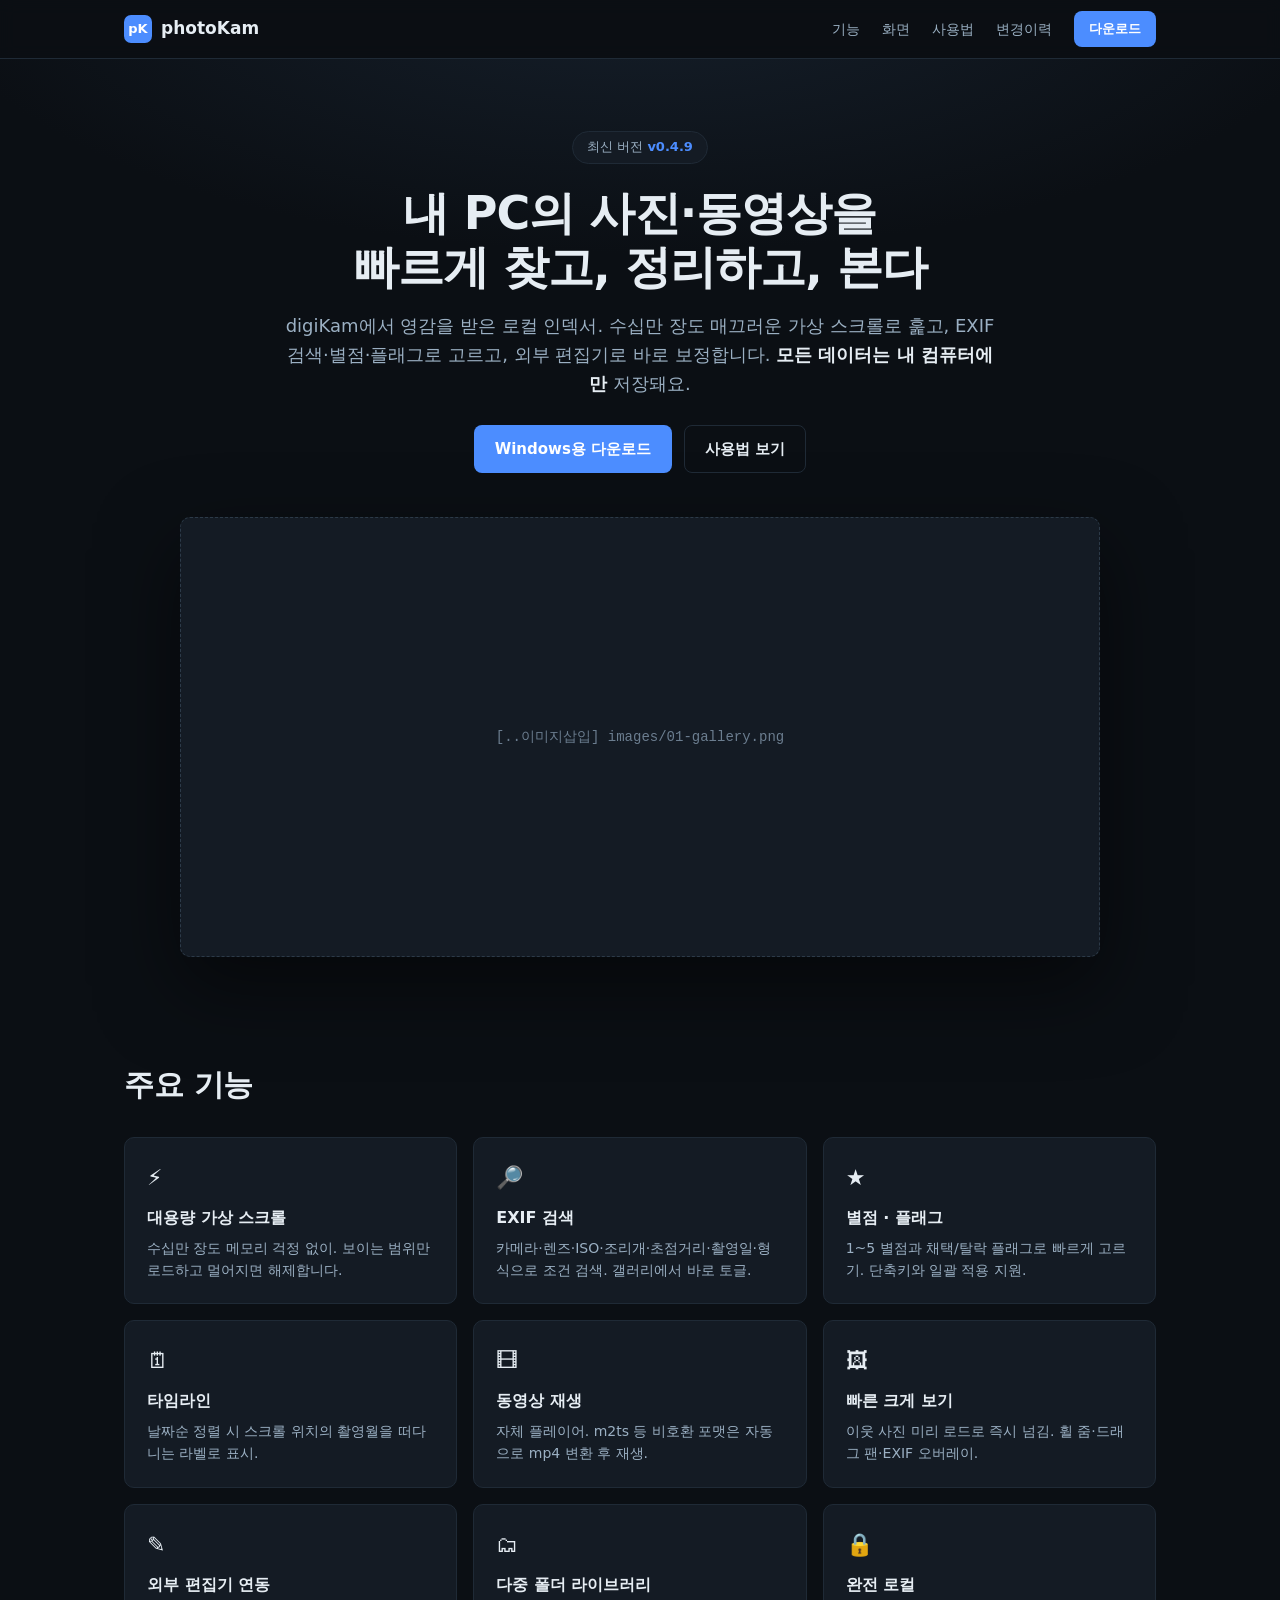
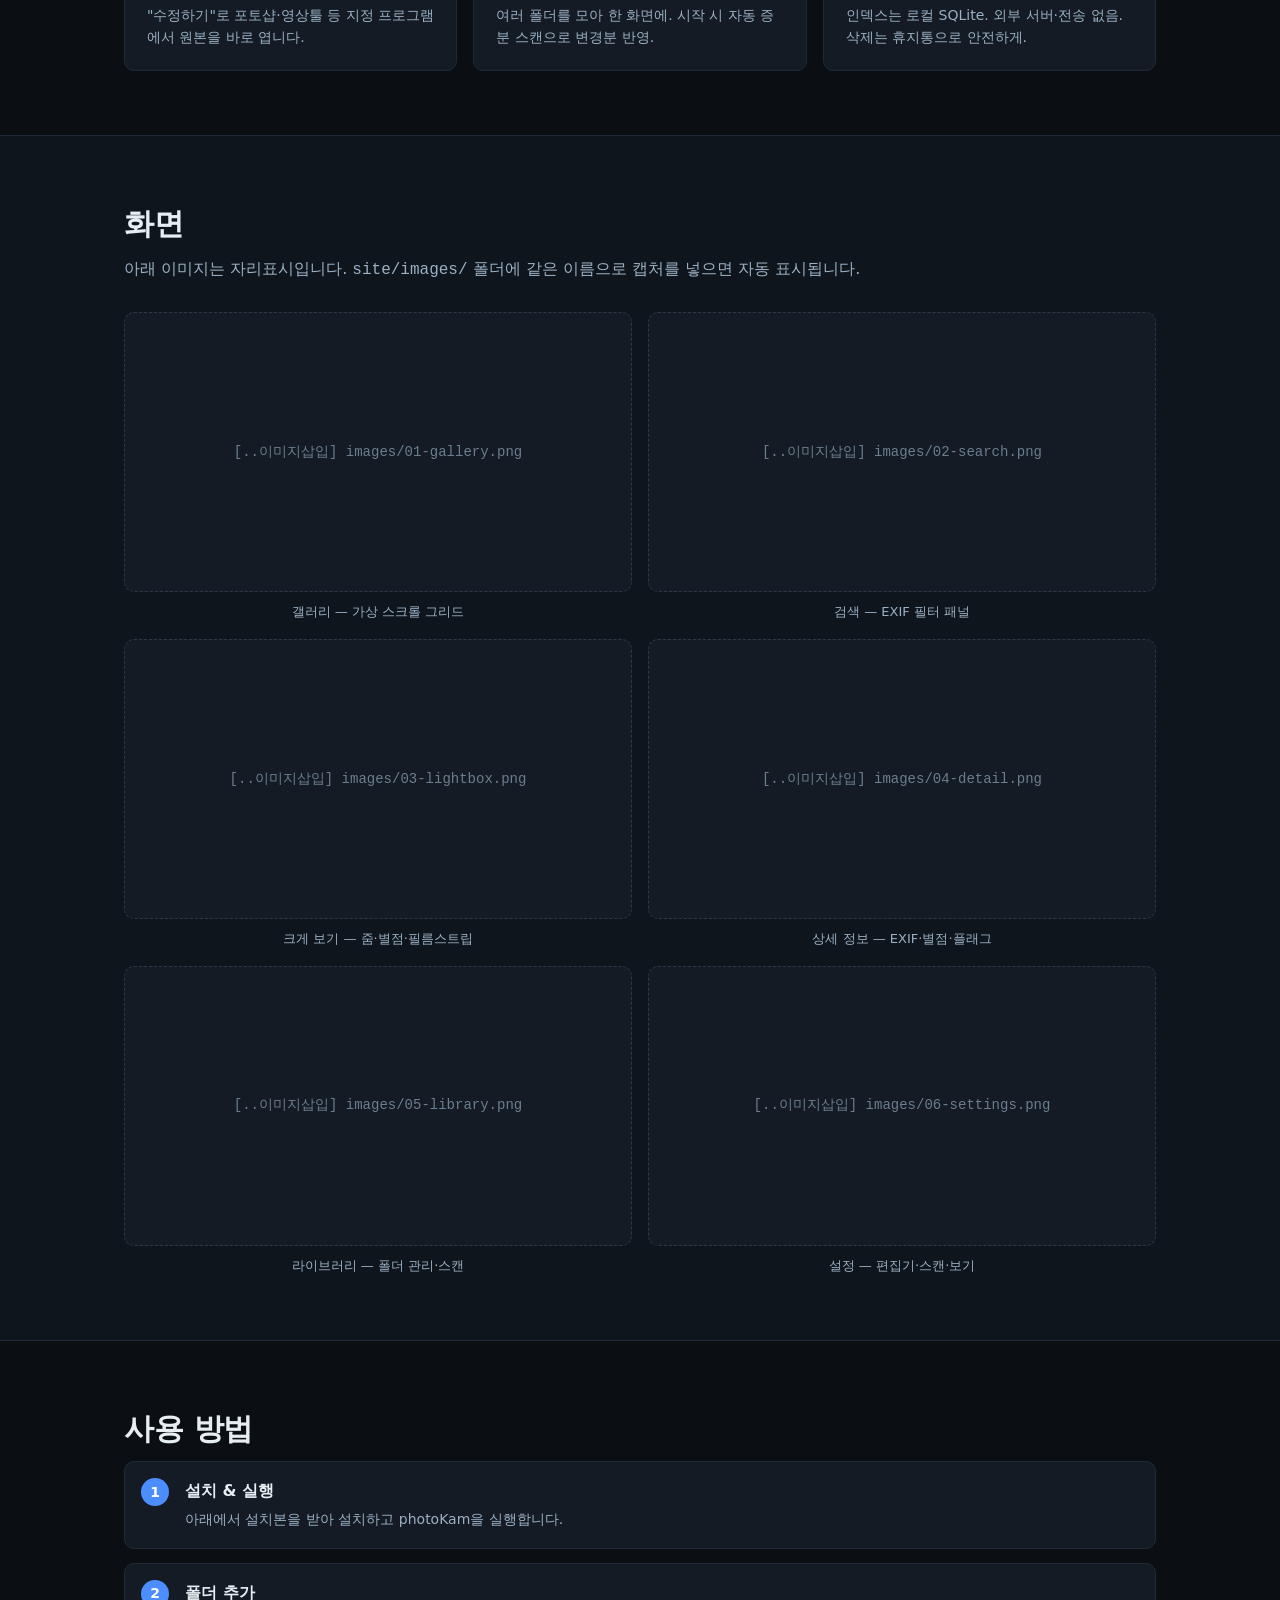
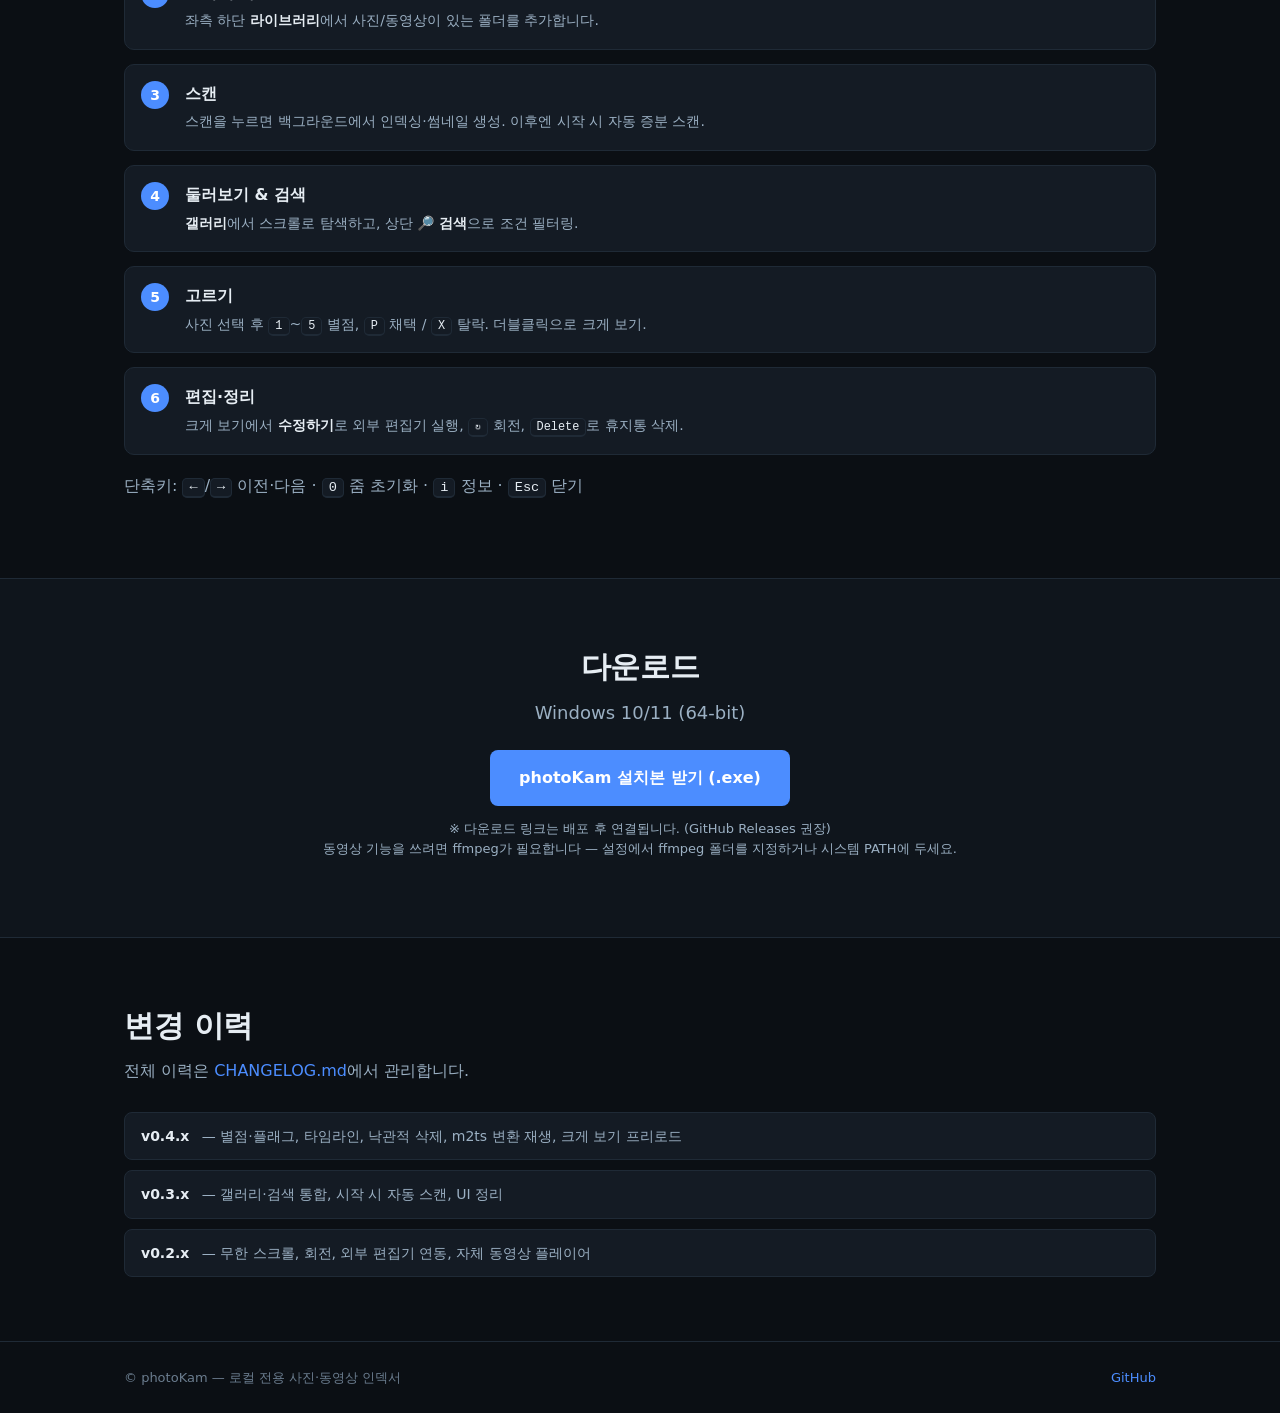
==== index.html @ b4900e0d "초기 배포: photoKam 소개 페이지" ====
<!doctype html>
<html lang="ko">
<head>
  <meta charset="utf-8" />
  <meta name="viewport" content="width=device-width, initial-scale=1" />
  <title>photoKam — 로컬 사진·동영상 인덱서</title>
  <meta name="description" content="내 PC의 사진과 동영상을 빠르게 인덱싱·검색·정리하는 데스크탑 앱. 모든 데이터는 로컬에만 저장됩니다." />
  <link rel="stylesheet" href="style.css" />
</head>
<body>
  <!-- 배포 시 아래 값만 바꾸면 됩니다 -->
  <!-- DOWNLOAD_URL: 최신 설치본(.exe) 다운로드 주소 (예: GitHub Releases) -->

  <header class="nav">
    <div class="wrap nav-inner">
      <a class="brand" href="#top"><span class="logo">pK</span> photoKam</a>
      <nav class="nav-links">
        <a href="#features">기능</a>
        <a href="#shots">화면</a>
        <a href="#how">사용법</a>
        <a href="#changelog">변경이력</a>
        <a class="btn primary sm" href="#download">다운로드</a>
      </nav>
    </div>
  </header>

  <main id="top">
    <!-- HERO -->
    <section class="hero">
      <div class="wrap">
        <div class="ver-pill">최신 버전 <strong>v0.4.9</strong></div>
        <h1>내 PC의 사진·동영상을<br />빠르게 찾고, 정리하고, 본다</h1>
        <p class="lead">
          digiKam에서 영감을 받은 로컬 인덱서. 수십만 장도 매끄러운 가상 스크롤로 훑고,
          EXIF 검색·별점·플래그로 고르고, 외부 편집기로 바로 보정합니다.
          <b>모든 데이터는 내 컴퓨터에만</b> 저장돼요.
        </p>
        <div class="hero-cta">
          <a class="btn primary" href="#download">Windows용 다운로드</a>
          <a class="btn ghost" href="#how">사용법 보기</a>
        </div>
        <figure class="shot hero-shot">
          <img src="images/01-gallery.png" alt="갤러리 메인 화면"
               onerror="this.style.display='none';this.nextElementSibling.style.display='flex'" />
          <div class="ph">[..이미지삽입] images/01-gallery.png</div>
        </figure>
      </div>
    </section>

    <!-- FEATURES -->
    <section id="features" class="section">
      <div class="wrap">
        <h2>주요 기능</h2>
        <div class="grid feats">
          <div class="card"><div class="ico">⚡</div><h3>대용량 가상 스크롤</h3><p>수십만 장도 메모리 걱정 없이. 보이는 범위만 로드하고 멀어지면 해제합니다.</p></div>
          <div class="card"><div class="ico">🔎</div><h3>EXIF 검색</h3><p>카메라·렌즈·ISO·조리개·초점거리·촬영일·형식으로 조건 검색. 갤러리에서 바로 토글.</p></div>
          <div class="card"><div class="ico">★</div><h3>별점 · 플래그</h3><p>1~5 별점과 채택/탈락 플래그로 빠르게 고르기. 단축키와 일괄 적용 지원.</p></div>
          <div class="card"><div class="ico">🗓</div><h3>타임라인</h3><p>날짜순 정렬 시 스크롤 위치의 촬영월을 떠다니는 라벨로 표시.</p></div>
          <div class="card"><div class="ico">🎞</div><h3>동영상 재생</h3><p>자체 플레이어. m2ts 등 비호환 포맷은 자동으로 mp4 변환 후 재생.</p></div>
          <div class="card"><div class="ico">🖼</div><h3>빠른 크게 보기</h3><p>이웃 사진 미리 로드로 즉시 넘김. 휠 줌·드래그 팬·EXIF 오버레이.</p></div>
          <div class="card"><div class="ico">✎</div><h3>외부 편집기 연동</h3><p>"수정하기"로 포토샵·영상툴 등 지정 프로그램에서 원본을 바로 엽니다.</p></div>
          <div class="card"><div class="ico">🗂</div><h3>다중 폴더 라이브러리</h3><p>여러 폴더를 모아 한 화면에. 시작 시 자동 증분 스캔으로 변경분 반영.</p></div>
          <div class="card"><div class="ico">🔒</div><h3>완전 로컬</h3><p>인덱스는 로컬 SQLite. 외부 서버·전송 없음. 삭제는 휴지통으로 안전하게.</p></div>
        </div>
      </div>
    </section>

    <!-- SCREENSHOTS -->
    <section id="shots" class="section alt">
      <div class="wrap">
        <h2>화면</h2>
        <p class="muted">아래 이미지는 자리표시입니다. <code>site/images/</code> 폴더에 같은 이름으로 캡처를 넣으면 자동 표시됩니다.</p>
        <div class="grid shots">
          <figure class="shot"><img src="images/01-gallery.png" alt="갤러리" onerror="this.style.display='none';this.nextElementSibling.style.display='flex'"><div class="ph">[..이미지삽입] images/01-gallery.png</div><figcaption>갤러리 — 가상 스크롤 그리드</figcaption></figure>
          <figure class="shot"><img src="images/02-search.png" alt="검색" onerror="this.style.display='none';this.nextElementSibling.style.display='flex'"><div class="ph">[..이미지삽입] images/02-search.png</div><figcaption>검색 — EXIF 필터 패널</figcaption></figure>
          <figure class="shot"><img src="images/03-lightbox.png" alt="크게 보기" onerror="this.style.display='none';this.nextElementSibling.style.display='flex'"><div class="ph">[..이미지삽입] images/03-lightbox.png</div><figcaption>크게 보기 — 줌·별점·필름스트립</figcaption></figure>
          <figure class="shot"><img src="images/04-detail.png" alt="상세 정보" onerror="this.style.display='none';this.nextElementSibling.style.display='flex'"><div class="ph">[..이미지삽입] images/04-detail.png</div><figcaption>상세 정보 — EXIF·별점·플래그</figcaption></figure>
          <figure class="shot"><img src="images/05-library.png" alt="라이브러리" onerror="this.style.display='none';this.nextElementSibling.style.display='flex'"><div class="ph">[..이미지삽입] images/05-library.png</div><figcaption>라이브러리 — 폴더 관리·스캔</figcaption></figure>
          <figure class="shot"><img src="images/06-settings.png" alt="설정" onerror="this.style.display='none';this.nextElementSibling.style.display='flex'"><div class="ph">[..이미지삽입] images/06-settings.png</div><figcaption>설정 — 편집기·스캔·보기</figcaption></figure>
        </div>
      </div>
    </section>

    <!-- HOW TO -->
    <section id="how" class="section">
      <div class="wrap">
        <h2>사용 방법</h2>
        <ol class="steps">
          <li><b>설치 & 실행</b><span>아래에서 설치본을 받아 설치하고 photoKam을 실행합니다.</span></li>
          <li><b>폴더 추가</b><span>좌측 하단 <em>라이브러리</em>에서 사진/동영상이 있는 폴더를 추가합니다.</span></li>
          <li><b>스캔</b><span>스캔을 누르면 백그라운드에서 인덱싱·썸네일 생성. 이후엔 시작 시 자동 증분 스캔.</span></li>
          <li><b>둘러보기 & 검색</b><span><em>갤러리</em>에서 스크롤로 탐색하고, 상단 <em>🔎 검색</em>으로 조건 필터링.</span></li>
          <li><b>고르기</b><span>사진 선택 후 <kbd>1</kbd>~<kbd>5</kbd> 별점, <kbd>P</kbd> 채택 / <kbd>X</kbd> 탈락. 더블클릭으로 크게 보기.</span></li>
          <li><b>편집·정리</b><span>크게 보기에서 <em>수정하기</em>로 외부 편집기 실행, <kbd>↻</kbd> 회전, <kbd>Delete</kbd>로 휴지통 삭제.</span></li>
        </ol>
        <p class="muted">단축키: <kbd>←</kbd>/<kbd>→</kbd> 이전·다음 · <kbd>0</kbd> 줌 초기화 · <kbd>i</kbd> 정보 · <kbd>Esc</kbd> 닫기</p>
      </div>
    </section>

    <!-- DOWNLOAD -->
    <section id="download" class="section alt">
      <div class="wrap dl">
        <h2>다운로드</h2>
        <p class="lead">Windows 10/11 (64-bit)</p>
        <a class="btn primary lg" id="dlBtn" href="#">photoKam 설치본 받기 (.exe)</a>
        <p class="muted small">
          ※ 다운로드 링크는 배포 후 연결됩니다. (GitHub Releases 권장)<br />
          동영상 기능을 쓰려면 ffmpeg가 필요합니다 — 설정에서 ffmpeg 폴더를 지정하거나 시스템 PATH에 두세요.
        </p>
      </div>
    </section>

    <!-- CHANGELOG -->
    <section id="changelog" class="section">
      <div class="wrap">
        <h2>변경 이력</h2>
        <p class="muted">전체 이력은 <a href="CHANGELOG.md">CHANGELOG.md</a>에서 관리합니다.</p>
        <ul class="log">
          <li><b>v0.4.x</b> — 별점·플래그, 타임라인, 낙관적 삭제, m2ts 변환 재생, 크게 보기 프리로드</li>
          <li><b>v0.3.x</b> — 갤러리·검색 통합, 시작 시 자동 스캔, UI 정리</li>
          <li><b>v0.2.x</b> — 무한 스크롤, 회전, 외부 편집기 연동, 자체 동영상 플레이어</li>
        </ul>
      </div>
    </section>
  </main>

  <footer class="foot">
    <div class="wrap foot-inner">
      <span>© photoKam — 로컬 전용 사진·동영상 인덱서</span>
      <a href="https://github.com/Sung-gon/PhotoKamIntro">GitHub</a>
    </div>
  </footer>
</body>
</html>
---- style.css ----
/* photoKam 소개 페이지 — 다크 팔란티어 풍 */
:root {
  --bg: #0b0f14;
  --bg-alt: #0f151c;
  --panel: #141b24;
  --border: #1f2a36;
  --text: #e6edf3;
  --muted: #9bb0c3;
  --dim: #6b7d8f;
  --accent: #4c8dff;
  --accent-d: #3a74da;
  --radius: 10px;
  --mono: ui-monospace, "Cascadia Mono", Consolas, monospace;
  --ui: -apple-system, "Segoe UI", "Malgun Gothic", system-ui, sans-serif;
}
* { box-sizing: border-box; }
html { scroll-behavior: smooth; }
body { margin: 0; background: var(--bg); color: var(--text); font-family: var(--ui);
  line-height: 1.6; -webkit-font-smoothing: antialiased; }
.wrap { max-width: 1080px; margin: 0 auto; padding: 0 24px; }
a { color: var(--accent); text-decoration: none; }
code, kbd, .mono { font-family: var(--mono); }
kbd { background: var(--panel); border: 1px solid var(--border); border-bottom-width: 2px;
  border-radius: 5px; padding: 1px 6px; font-size: 0.85em; color: var(--text); }

/* nav */
.nav { position: sticky; top: 0; z-index: 10; background: rgba(11,15,20,0.82);
  backdrop-filter: blur(8px); border-bottom: 1px solid var(--border); }
.nav-inner { display: flex; align-items: center; justify-content: space-between; height: 58px; }
.brand { display: flex; align-items: center; gap: 9px; color: var(--text); font-weight: 700; font-size: 17px; }
.logo { width: 28px; height: 28px; border-radius: 7px; background: var(--accent); color: #fff;
  display: grid; place-items: center; font-weight: 800; font-size: 13px; }
.nav-links { display: flex; align-items: center; gap: 22px; }
.nav-links a { color: var(--muted); font-size: 14px; }
.nav-links a:hover { color: var(--text); }

/* buttons */
.btn { display: inline-block; border-radius: 8px; padding: 11px 20px; font-size: 15px; font-weight: 600;
  border: 1px solid transparent; cursor: pointer; transition: background .15s, border-color .15s; }
.btn.primary { background: var(--accent); color: #fff; }
.btn.primary:hover { background: var(--accent-d); }
.btn.ghost { background: transparent; border-color: var(--border); color: var(--text); }
.btn.ghost:hover { border-color: var(--accent); }
.btn.default { background: var(--panel); border-color: var(--border); color: var(--text); }
.btn.sm { padding: 7px 14px; font-size: 13px; }
.btn.lg { padding: 14px 28px; font-size: 16px; }

/* hero */
.hero { padding: 72px 0 40px; background: radial-gradient(1200px 480px at 50% -10%, #16202c 0%, var(--bg) 60%); text-align: center; }
.ver-pill { display: inline-block; font-size: 13px; color: var(--muted); background: var(--panel);
  border: 1px solid var(--border); border-radius: 999px; padding: 5px 14px; margin-bottom: 22px; }
.ver-pill strong { color: var(--accent); }
.hero h1 { font-size: 46px; line-height: 1.18; margin: 0 0 18px; letter-spacing: -0.02em; }
.lead { font-size: 18px; color: var(--muted); max-width: 720px; margin: 0 auto 26px; }
.lead b { color: var(--text); }
.hero-cta { display: flex; gap: 12px; justify-content: center; margin-bottom: 44px; }

/* shots */
.shot { margin: 0; }
.shot img { width: 100%; display: block; border: 1px solid var(--border); border-radius: var(--radius);
  background: var(--panel); }
.shot .ph { display: none; align-items: center; justify-content: center; min-height: 280px;
  border: 1px dashed #2c3a48; border-radius: var(--radius); background: var(--panel); color: var(--dim);
  font-family: var(--mono); font-size: 14px; }
.shot figcaption { margin-top: 10px; font-size: 13px; color: var(--muted); text-align: center; }
.hero-shot { max-width: 920px; margin: 0 auto; box-shadow: 0 30px 80px rgba(0,0,0,0.5); border-radius: var(--radius); }
.hero-shot .ph { min-height: 440px; }

/* sections */
.section { padding: 64px 0; }
.section.alt { background: var(--bg-alt); border-top: 1px solid var(--border); border-bottom: 1px solid var(--border); }
.section h2 { font-size: 30px; margin: 0 0 8px; letter-spacing: -0.01em; }
.muted { color: var(--muted); }
.muted.small { font-size: 13px; }
.section h2 + .muted { margin-top: 0; margin-bottom: 28px; }

/* feature grid */
.grid { display: grid; gap: 16px; }
.feats { grid-template-columns: repeat(3, 1fr); margin-top: 28px; }
.card { background: var(--panel); border: 1px solid var(--border); border-radius: var(--radius); padding: 22px; }
.card .ico { font-size: 22px; margin-bottom: 10px; }
.card h3 { margin: 0 0 6px; font-size: 16px; }
.card p { margin: 0; color: var(--muted); font-size: 14px; }

/* screenshots grid */
.shots { grid-template-columns: repeat(2, 1fr); margin-top: 8px; }

/* steps */
.steps { counter-reset: s; list-style: none; padding: 0; margin: 8px 0 18px; display: grid; gap: 14px; }
.steps li { counter-increment: s; position: relative; padding: 16px 18px 16px 60px; background: var(--panel);
  border: 1px solid var(--border); border-radius: var(--radius); }
.steps li::before { content: counter(s); position: absolute; left: 16px; top: 16px; width: 28px; height: 28px;
  border-radius: 50%; background: var(--accent); color: #fff; display: grid; place-items: center; font-weight: 700; font-size: 14px; }
.steps li b { display: block; margin-bottom: 2px; }
.steps li span { color: var(--muted); font-size: 14px; }
.steps em { color: var(--text); font-style: normal; font-weight: 600; }

/* download */
.dl { text-align: center; }
.dl .lead { margin-bottom: 22px; }

/* changelog */
.log { list-style: none; padding: 0; margin: 14px 0 0; display: grid; gap: 10px; }
.log li { background: var(--panel); border: 1px solid var(--border); border-radius: 8px; padding: 12px 16px;
  font-size: 14px; color: var(--muted); }
.log b { color: var(--text); margin-right: 8px; }

/* footer */
.foot { border-top: 1px solid var(--border); padding: 26px 0; color: var(--dim); font-size: 13px; }
.foot-inner { display: flex; justify-content: space-between; align-items: center; }

@media (max-width: 800px) {
  .hero h1 { font-size: 32px; }
  .feats { grid-template-columns: 1fr; }
  .shots { grid-template-columns: 1fr; }
  .nav-links a:not(.btn) { display: none; }
}
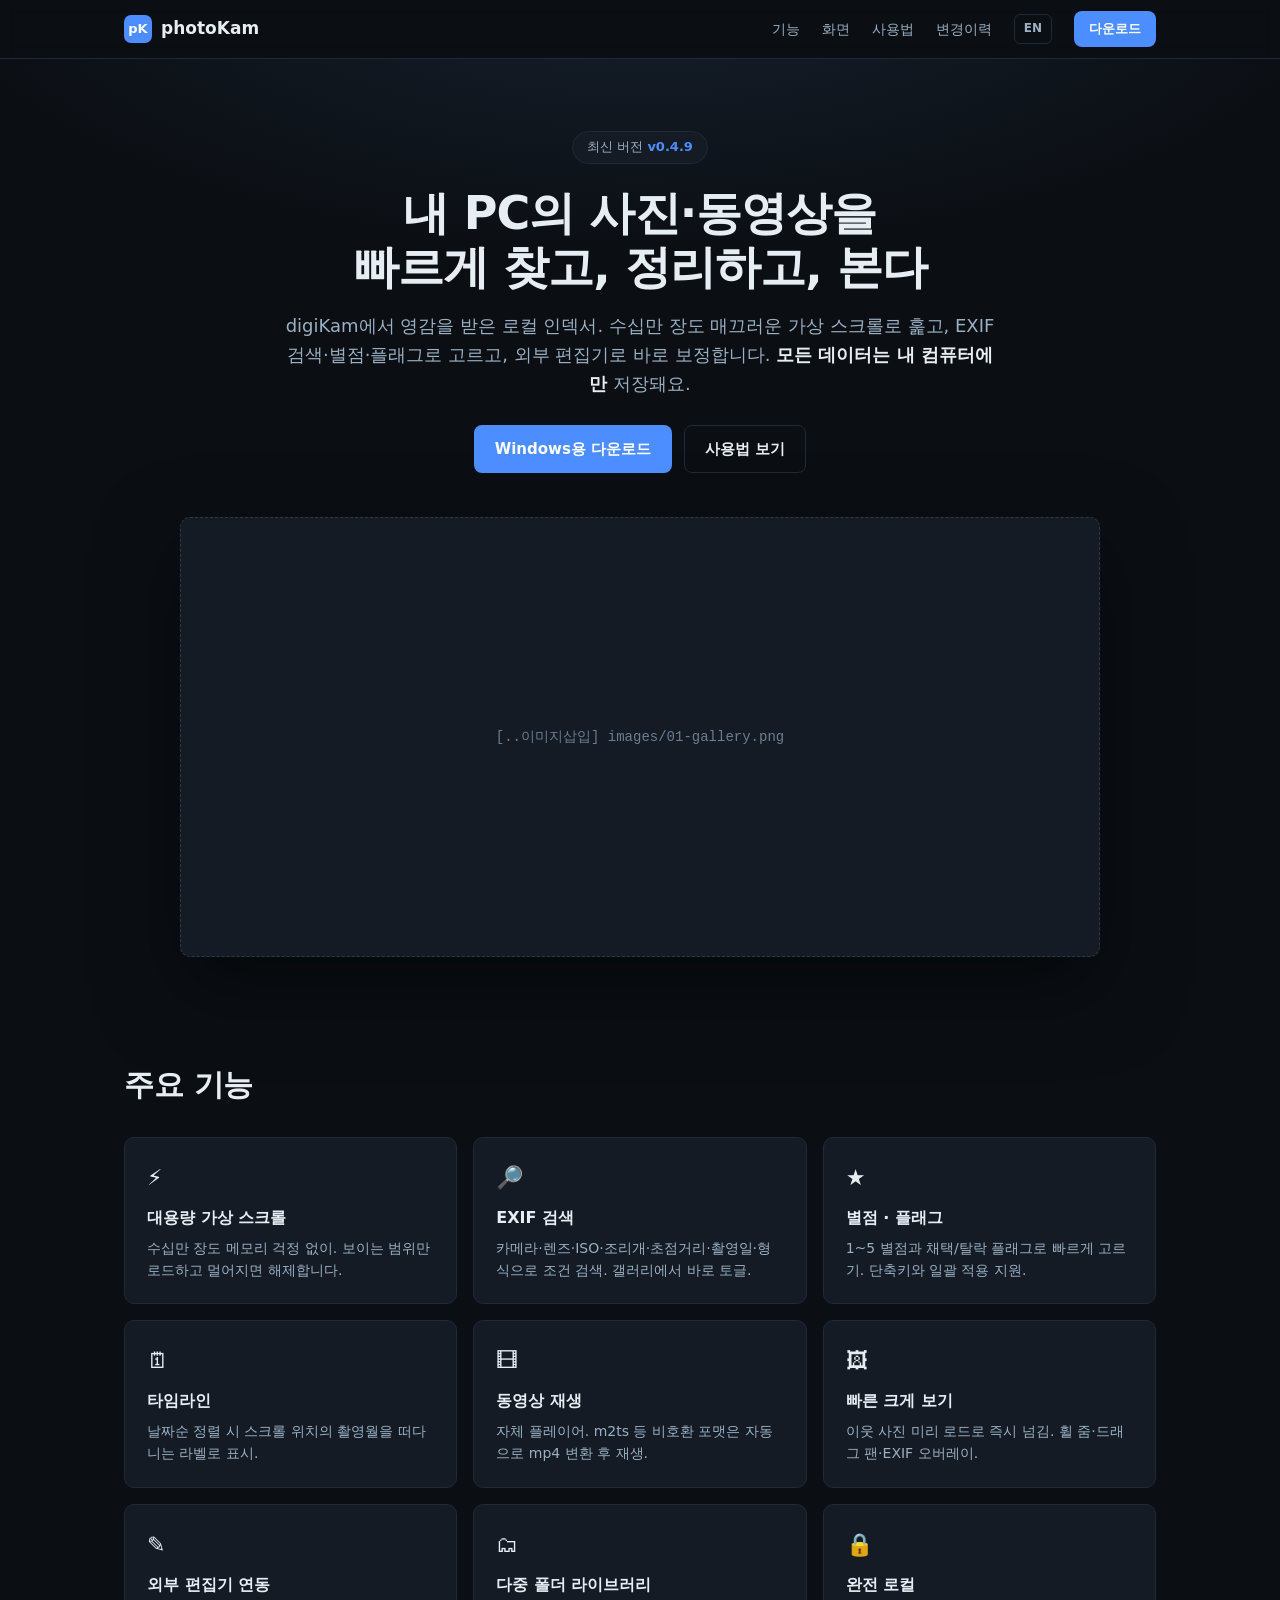
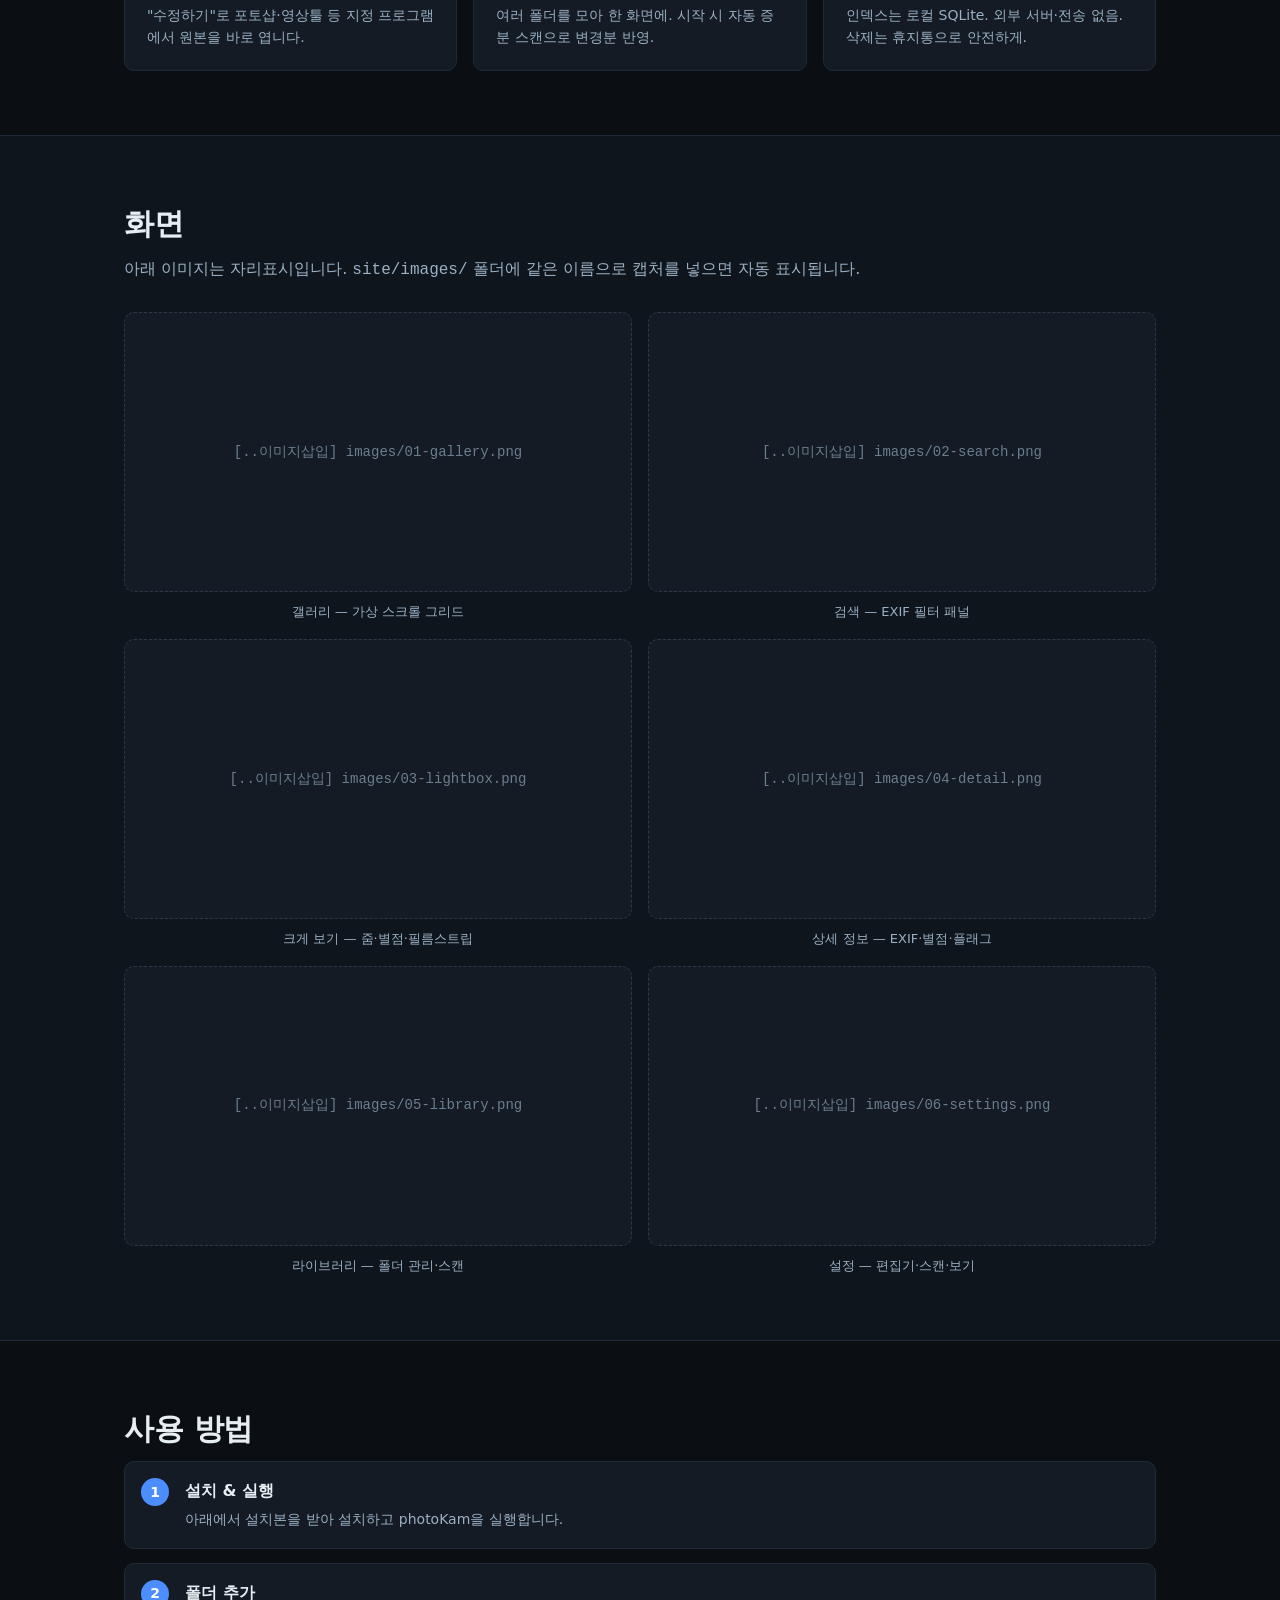
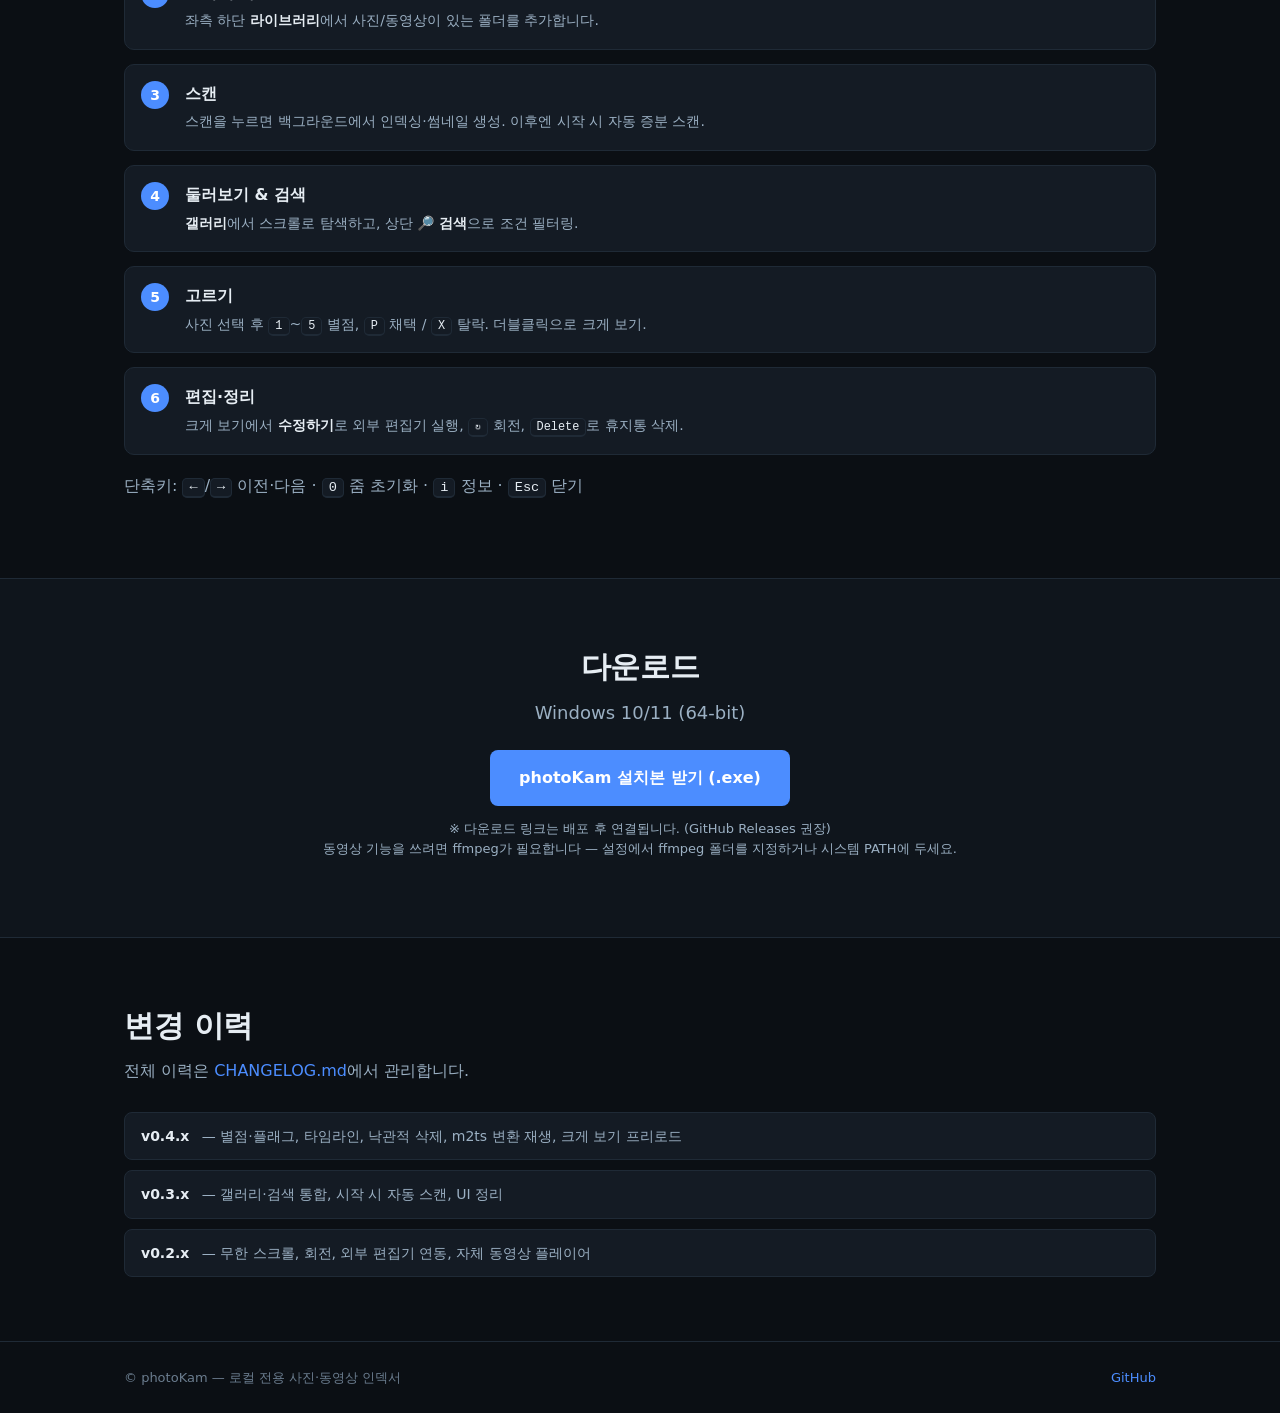
==== commit 143ee1c4: "site update 2026-06-14 20:39" ====
--- a/index.html
+++ b/index.html
@@ -19,6 +19,7 @@
         <a href="#shots">화면</a>
         <a href="#how">사용법</a>
         <a href="#changelog">변경이력</a>
+        <a href="en/" class="lang">EN</a>
         <a class="btn primary sm" href="#download">다운로드</a>
       </nav>
     </div>
--- a/style.css
+++ b/style.css
@@ -33,6 +33,8 @@
 .nav-links { display: flex; align-items: center; gap: 22px; }
 .nav-links a { color: var(--muted); font-size: 14px; }
 .nav-links a:hover { color: var(--text); }
+.nav-links a.lang { border: 1px solid var(--border); border-radius: 6px; padding: 4px 9px; font-weight: 600; font-size: 12px; }
+.nav-links a.lang:hover { border-color: var(--accent); color: var(--accent); }
 
 /* buttons */
 .btn { display: inline-block; border-radius: 8px; padding: 11px 20px; font-size: 15px; font-weight: 600;
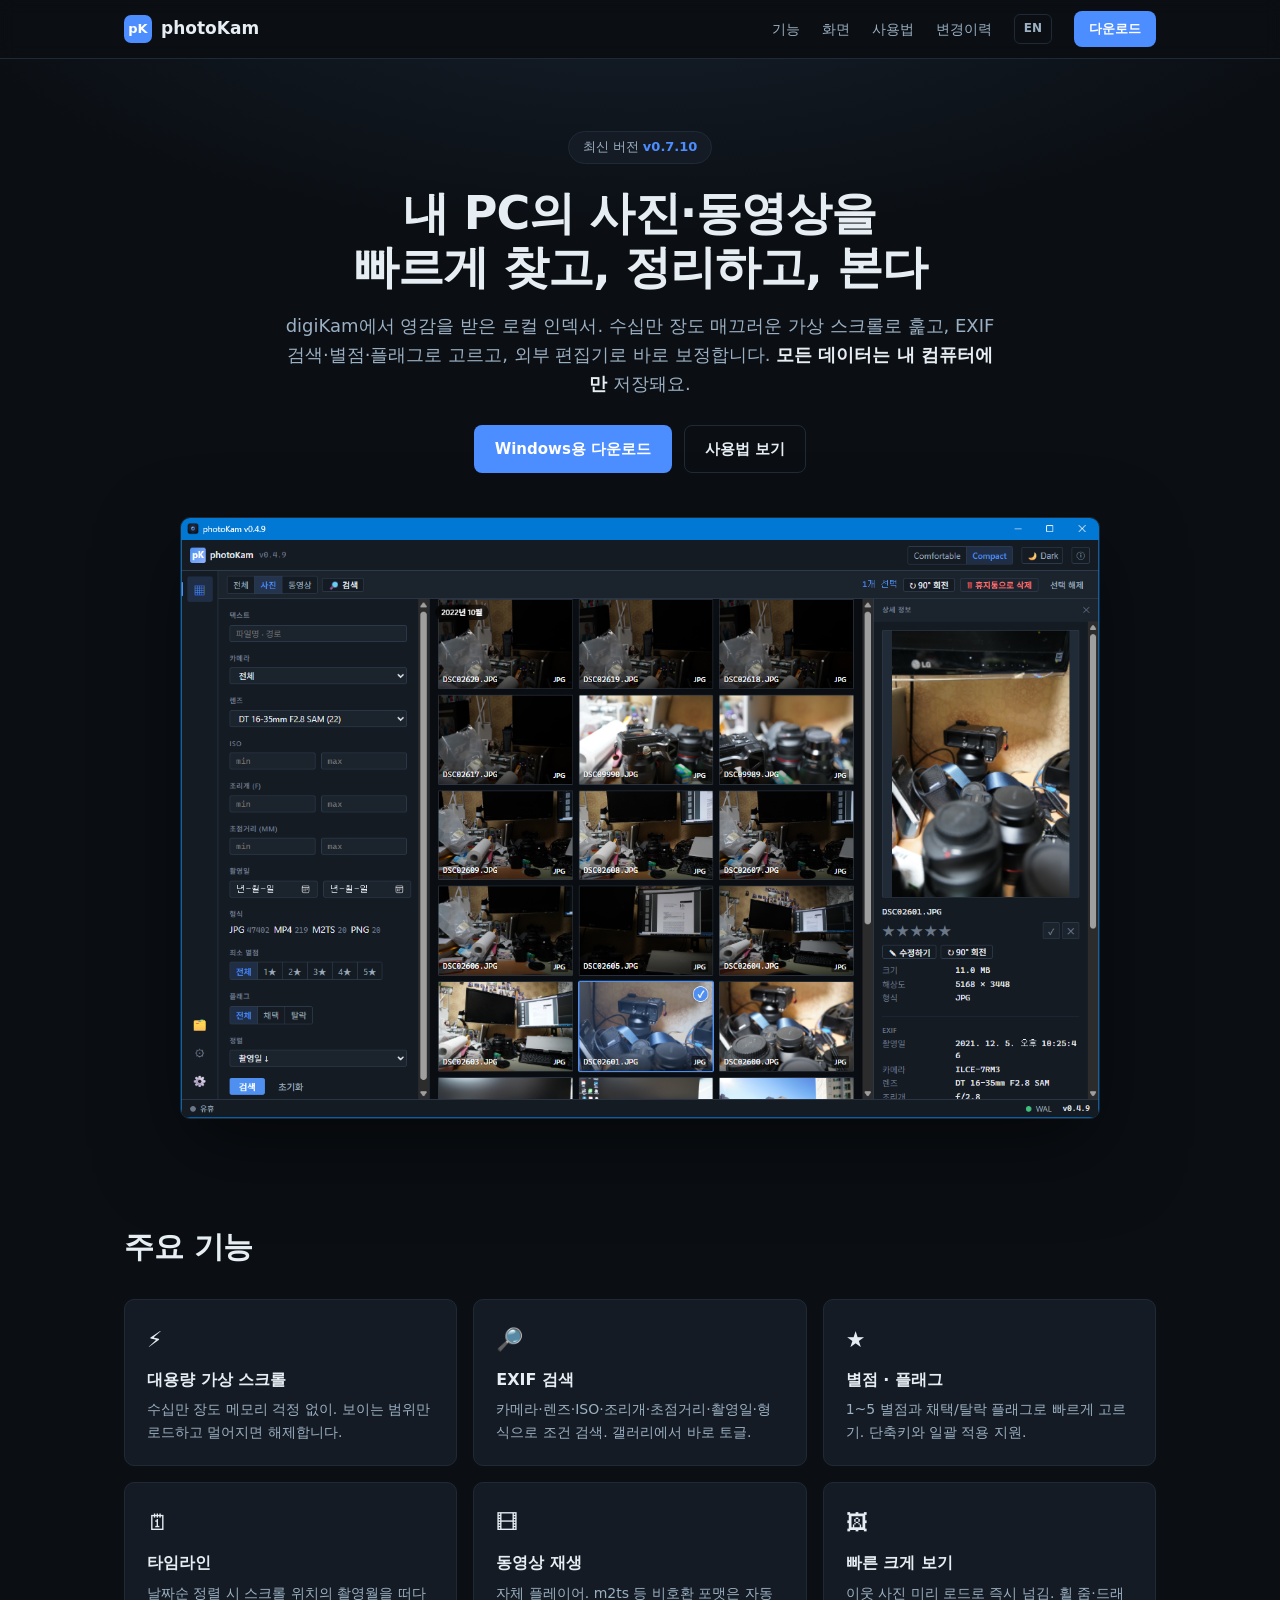
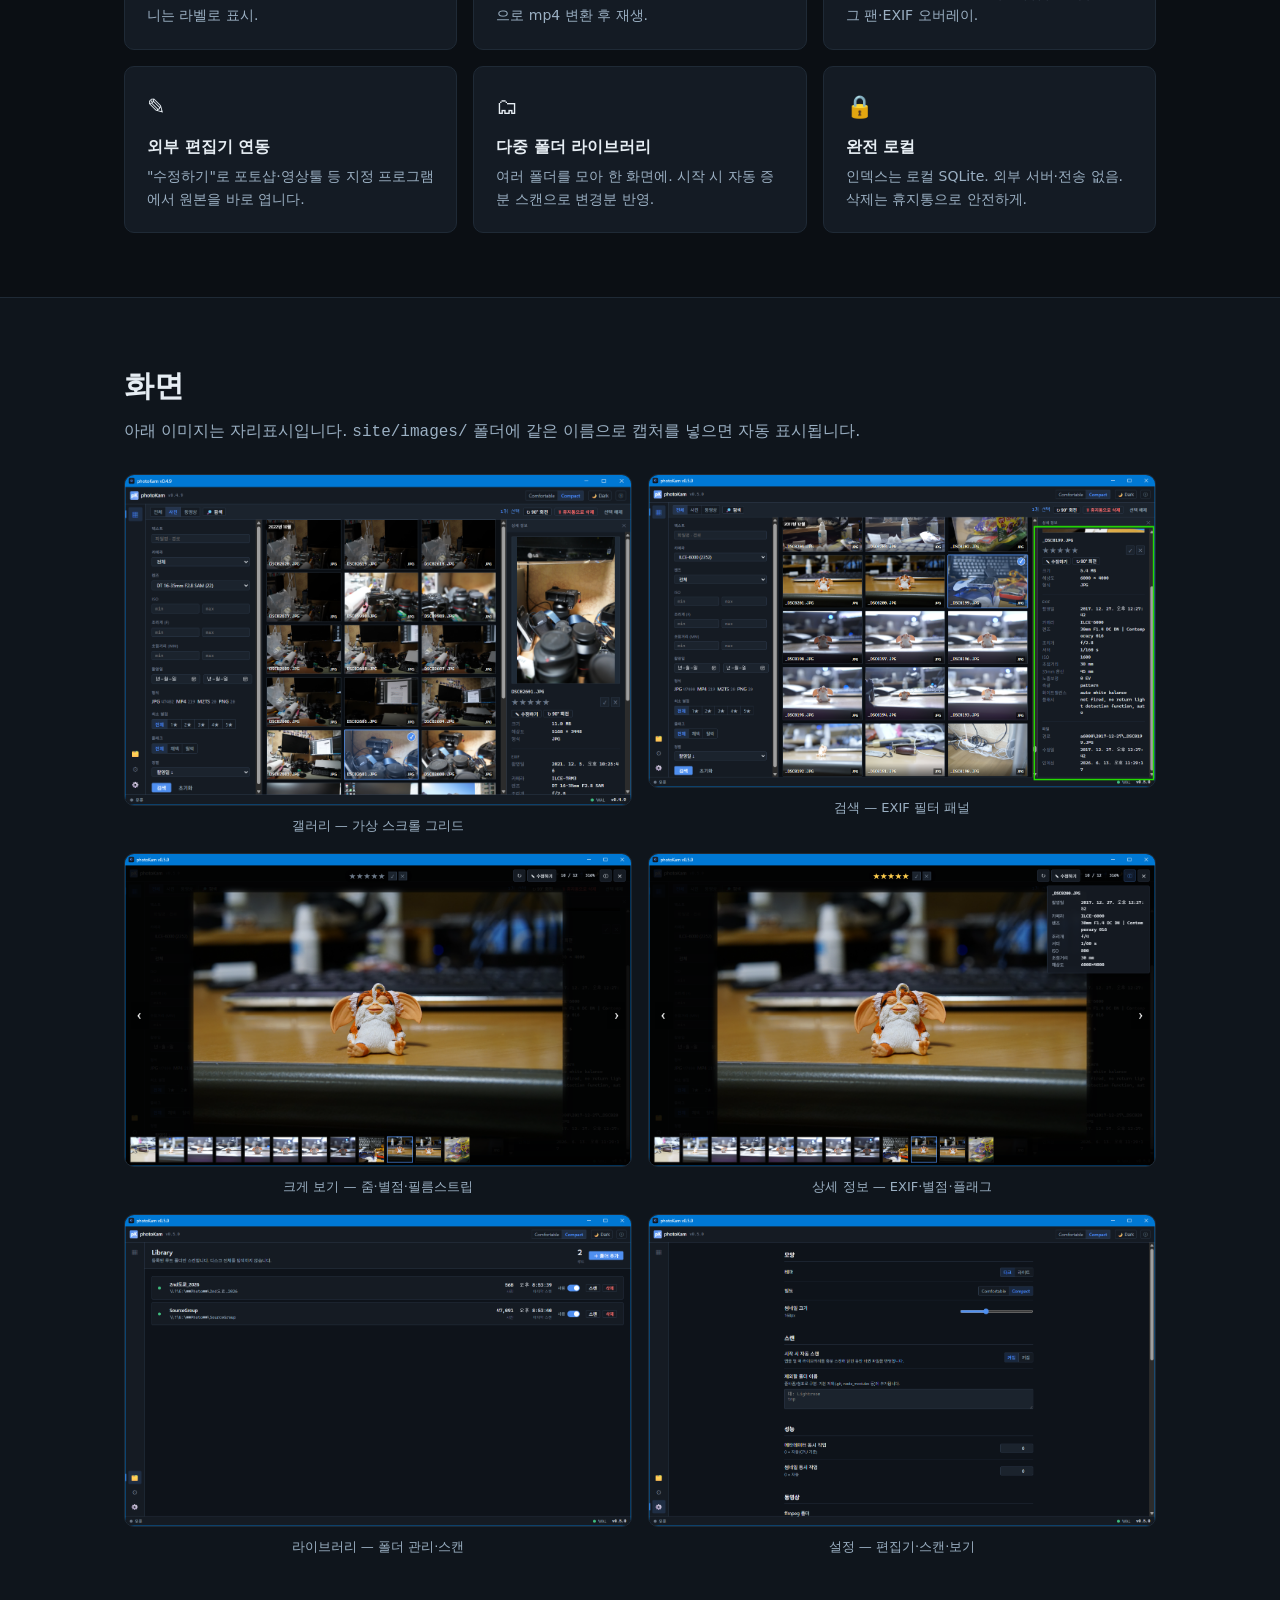
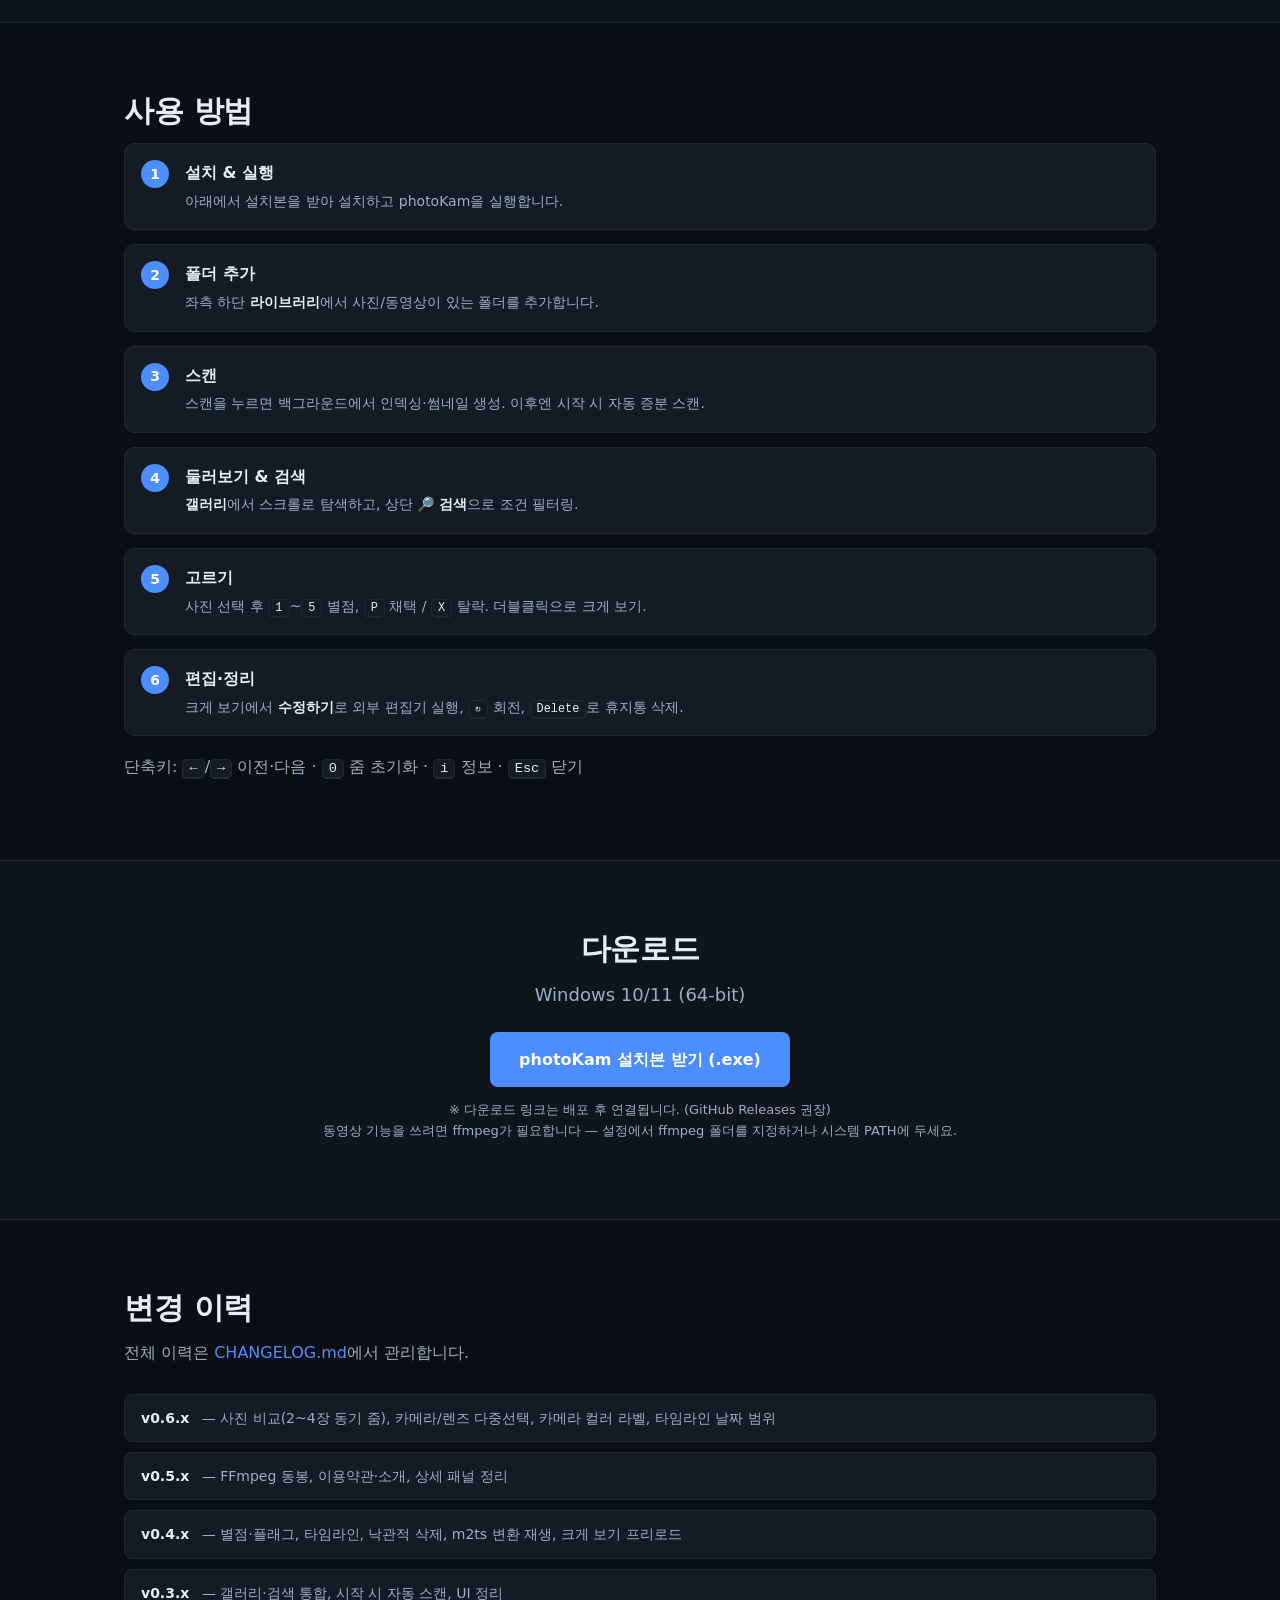
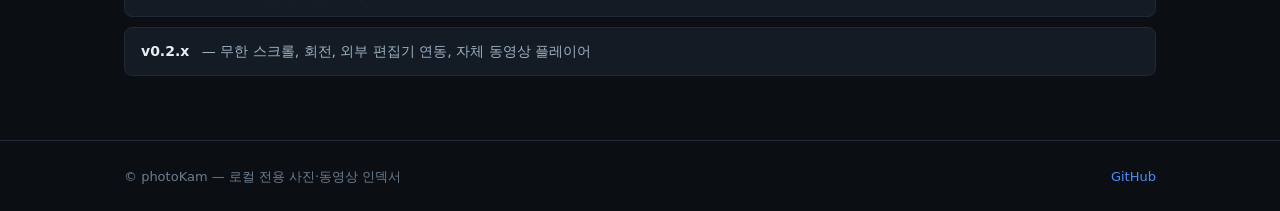
==== commit 1828ef43: "site v0.7.10 + changelog" ====
--- a/index.html
+++ b/index.html
@@ -29,7 +29,7 @@
     <!-- HERO -->
     <section class="hero">
       <div class="wrap">
-        <div class="ver-pill">최신 버전 <strong>v0.4.9</strong></div>
+        <div class="ver-pill">최신 버전 <strong>v0.7.10</strong></div>
         <h1>내 PC의 사진·동영상을<br />빠르게 찾고, 정리하고, 본다</h1>
         <p class="lead">
           digiKam에서 영감을 받은 로컬 인덱서. 수십만 장도 매끄러운 가상 스크롤로 훑고,
@@ -117,6 +117,8 @@
         <h2>변경 이력</h2>
         <p class="muted">전체 이력은 <a href="CHANGELOG.md">CHANGELOG.md</a>에서 관리합니다.</p>
         <ul class="log">
+          <li><b>v0.6.x</b> — 사진 비교(2~4장 동기 줌), 카메라/렌즈 다중선택, 카메라 컬러 라벨, 타임라인 날짜 범위</li>
+          <li><b>v0.5.x</b> — FFmpeg 동봉, 이용약관·소개, 상세 패널 정리</li>
           <li><b>v0.4.x</b> — 별점·플래그, 타임라인, 낙관적 삭제, m2ts 변환 재생, 크게 보기 프리로드</li>
           <li><b>v0.3.x</b> — 갤러리·검색 통합, 시작 시 자동 스캔, UI 정리</li>
           <li><b>v0.2.x</b> — 무한 스크롤, 회전, 외부 편집기 연동, 자체 동영상 플레이어</li>
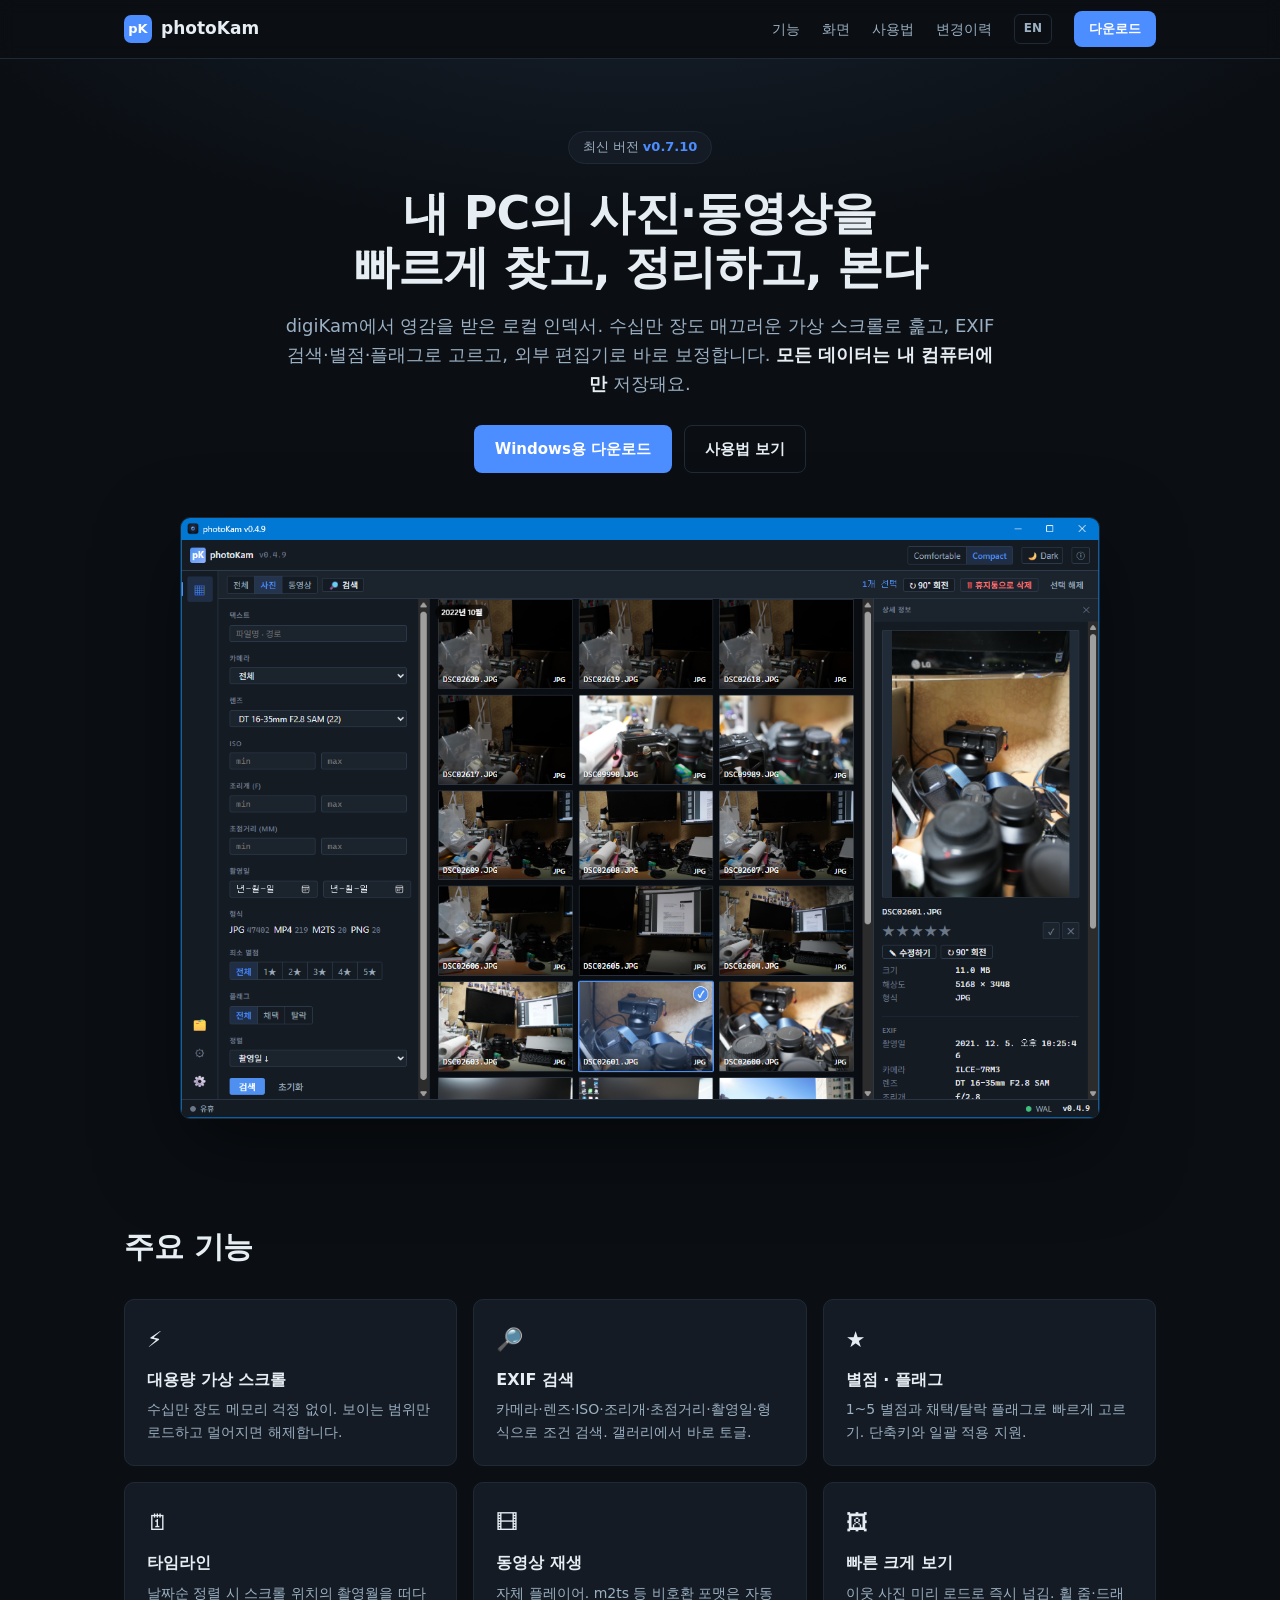
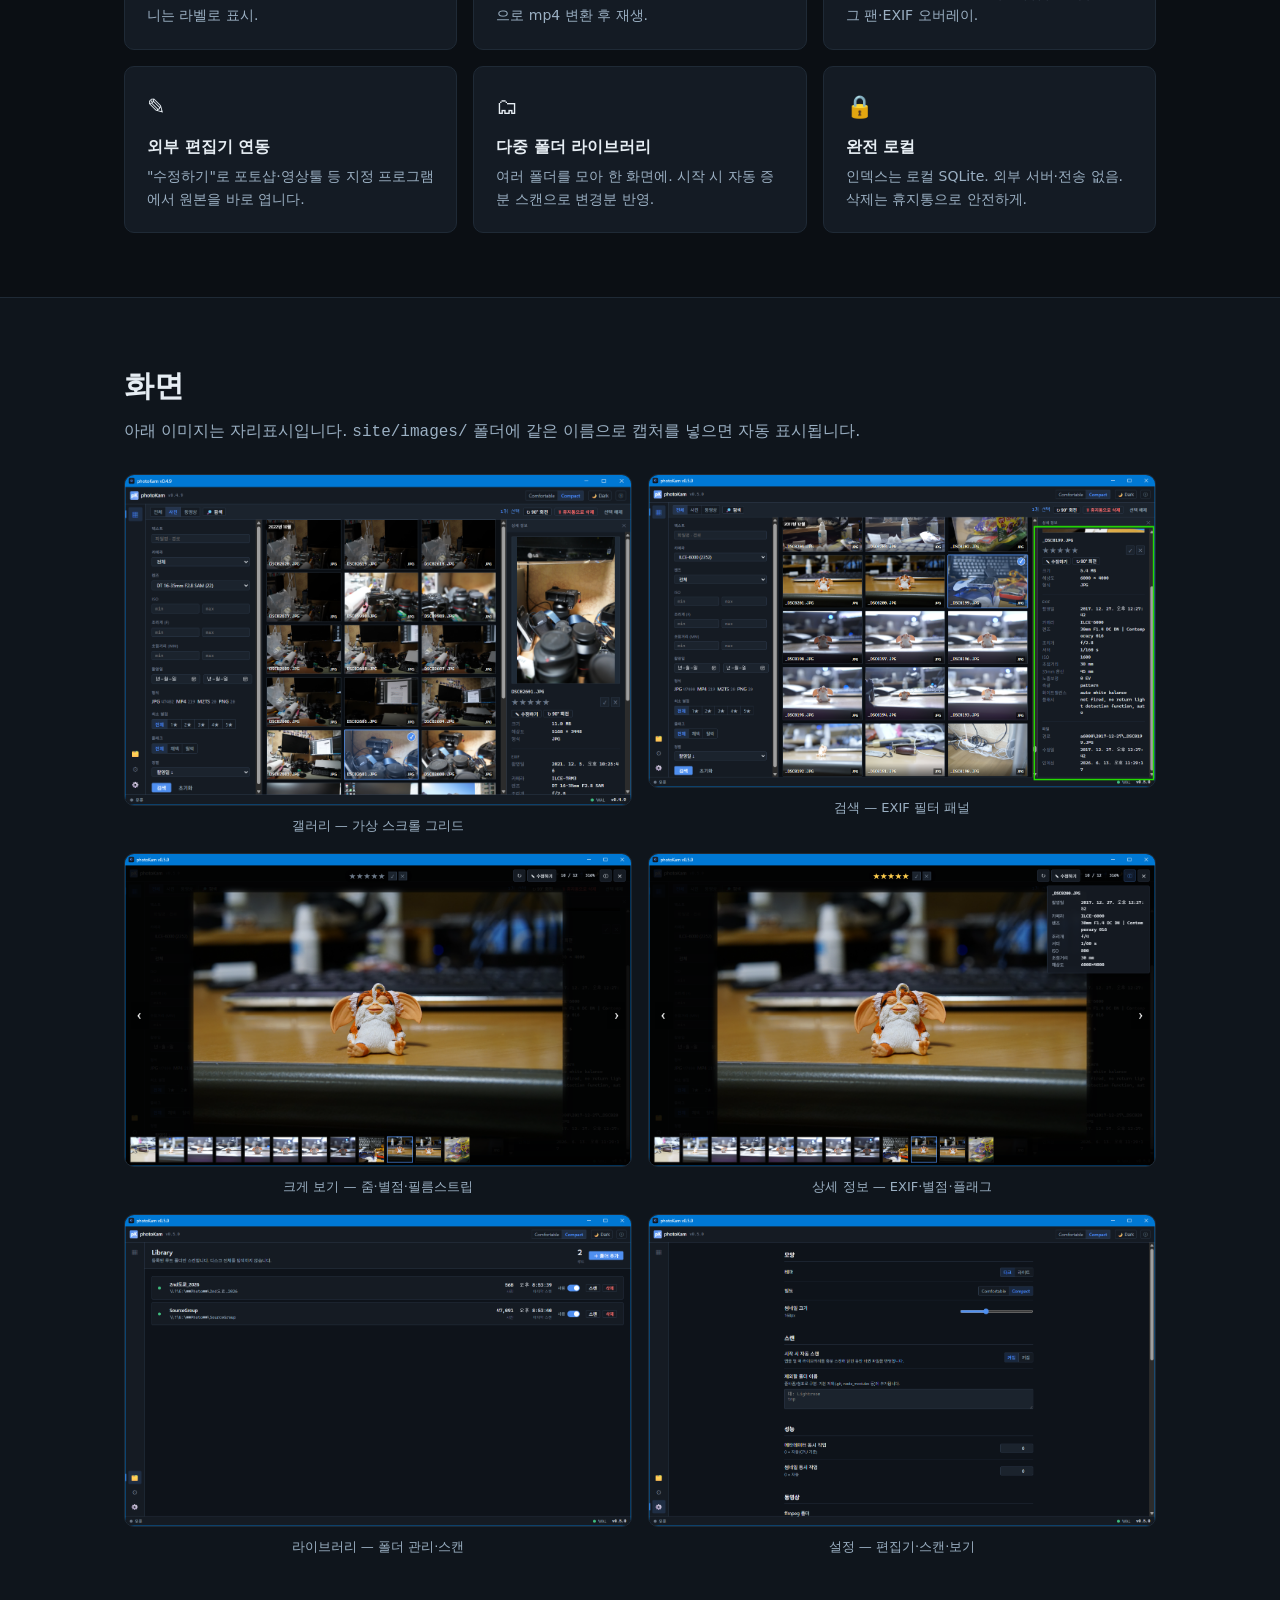
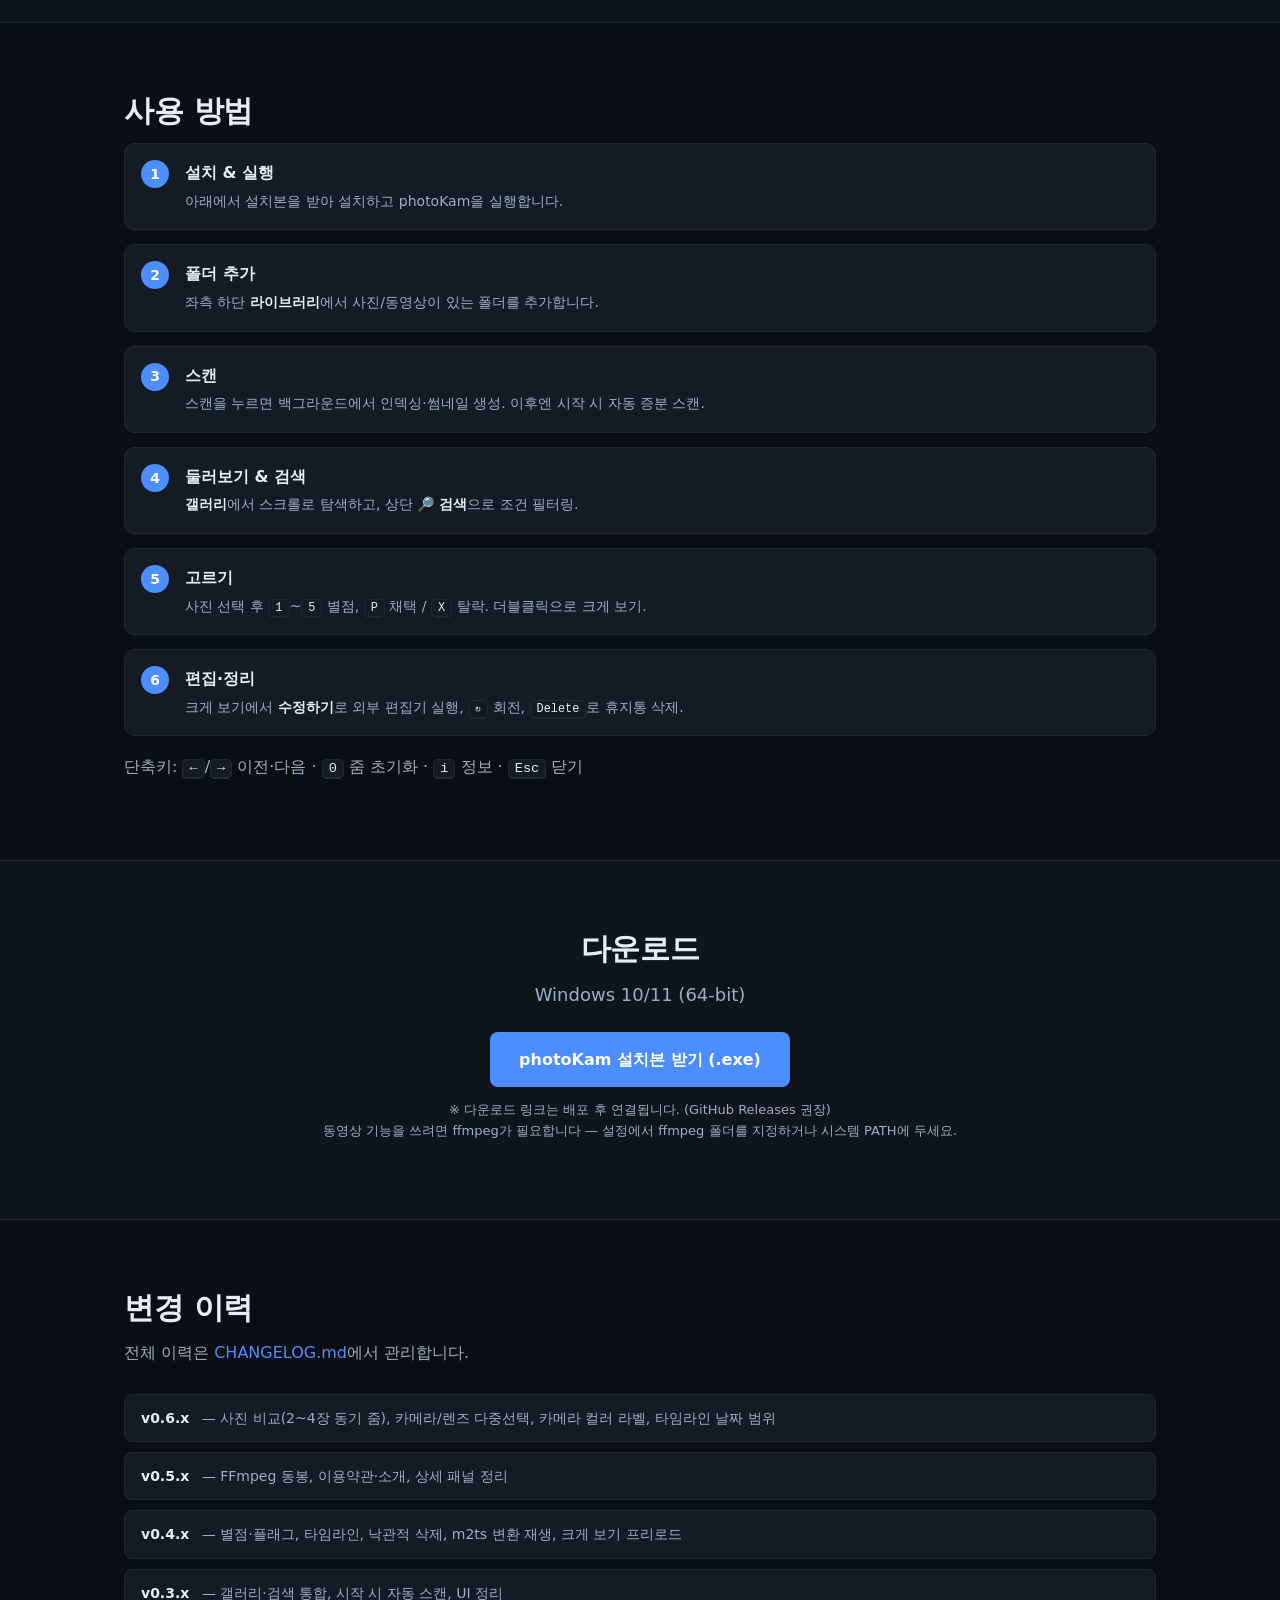
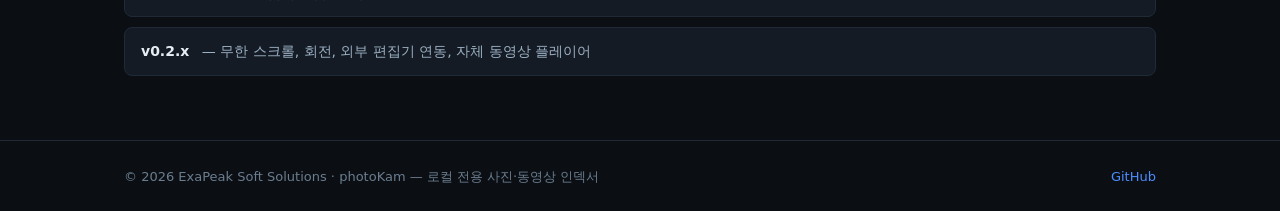
==== commit 483b0c6a: "site v0.7.x + ExaPeak branding" ====
--- a/index.html
+++ b/index.html
@@ -129,7 +129,7 @@
 
   <footer class="foot">
     <div class="wrap foot-inner">
-      <span>© photoKam — 로컬 전용 사진·동영상 인덱서</span>
+      <span>© 2026 ExaPeak Soft Solutions · photoKam — 로컬 전용 사진·동영상 인덱서</span>
       <a href="https://github.com/Sung-gon/PhotoKamIntro">GitHub</a>
     </div>
   </footer>
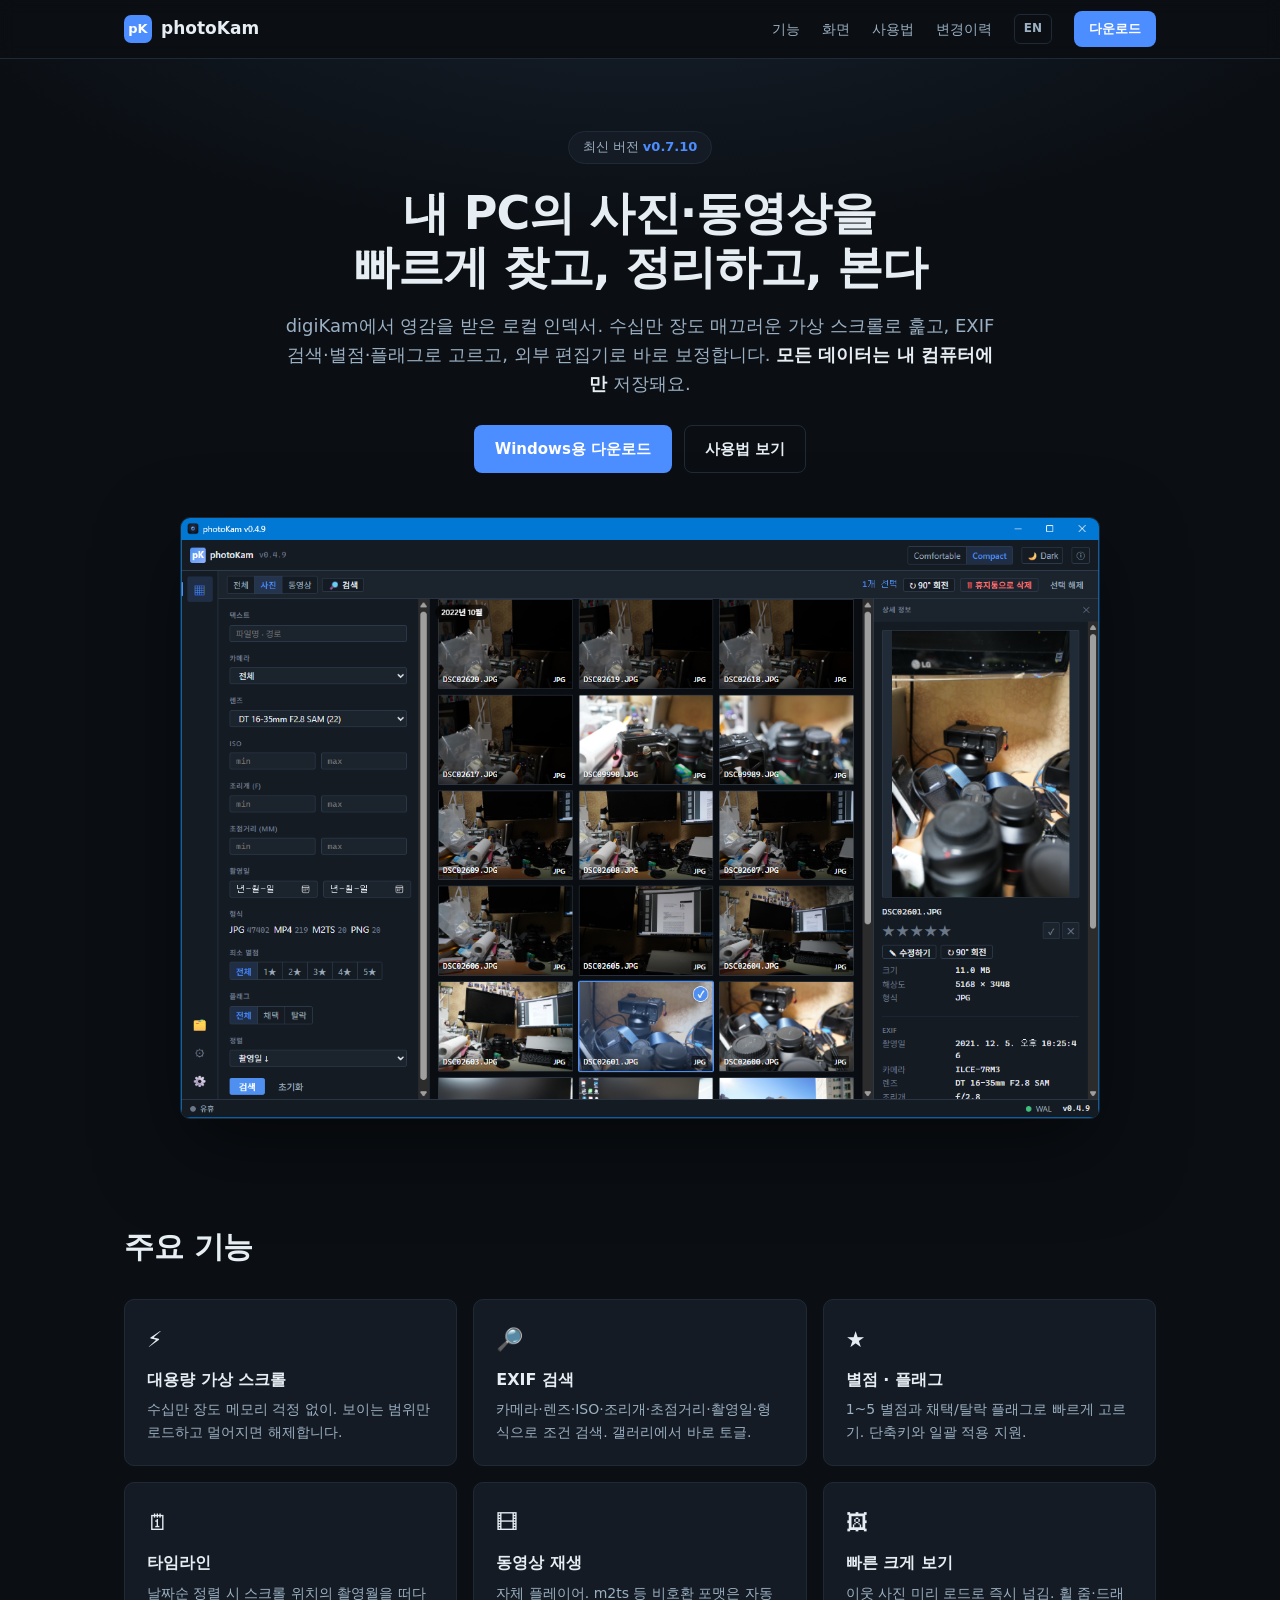
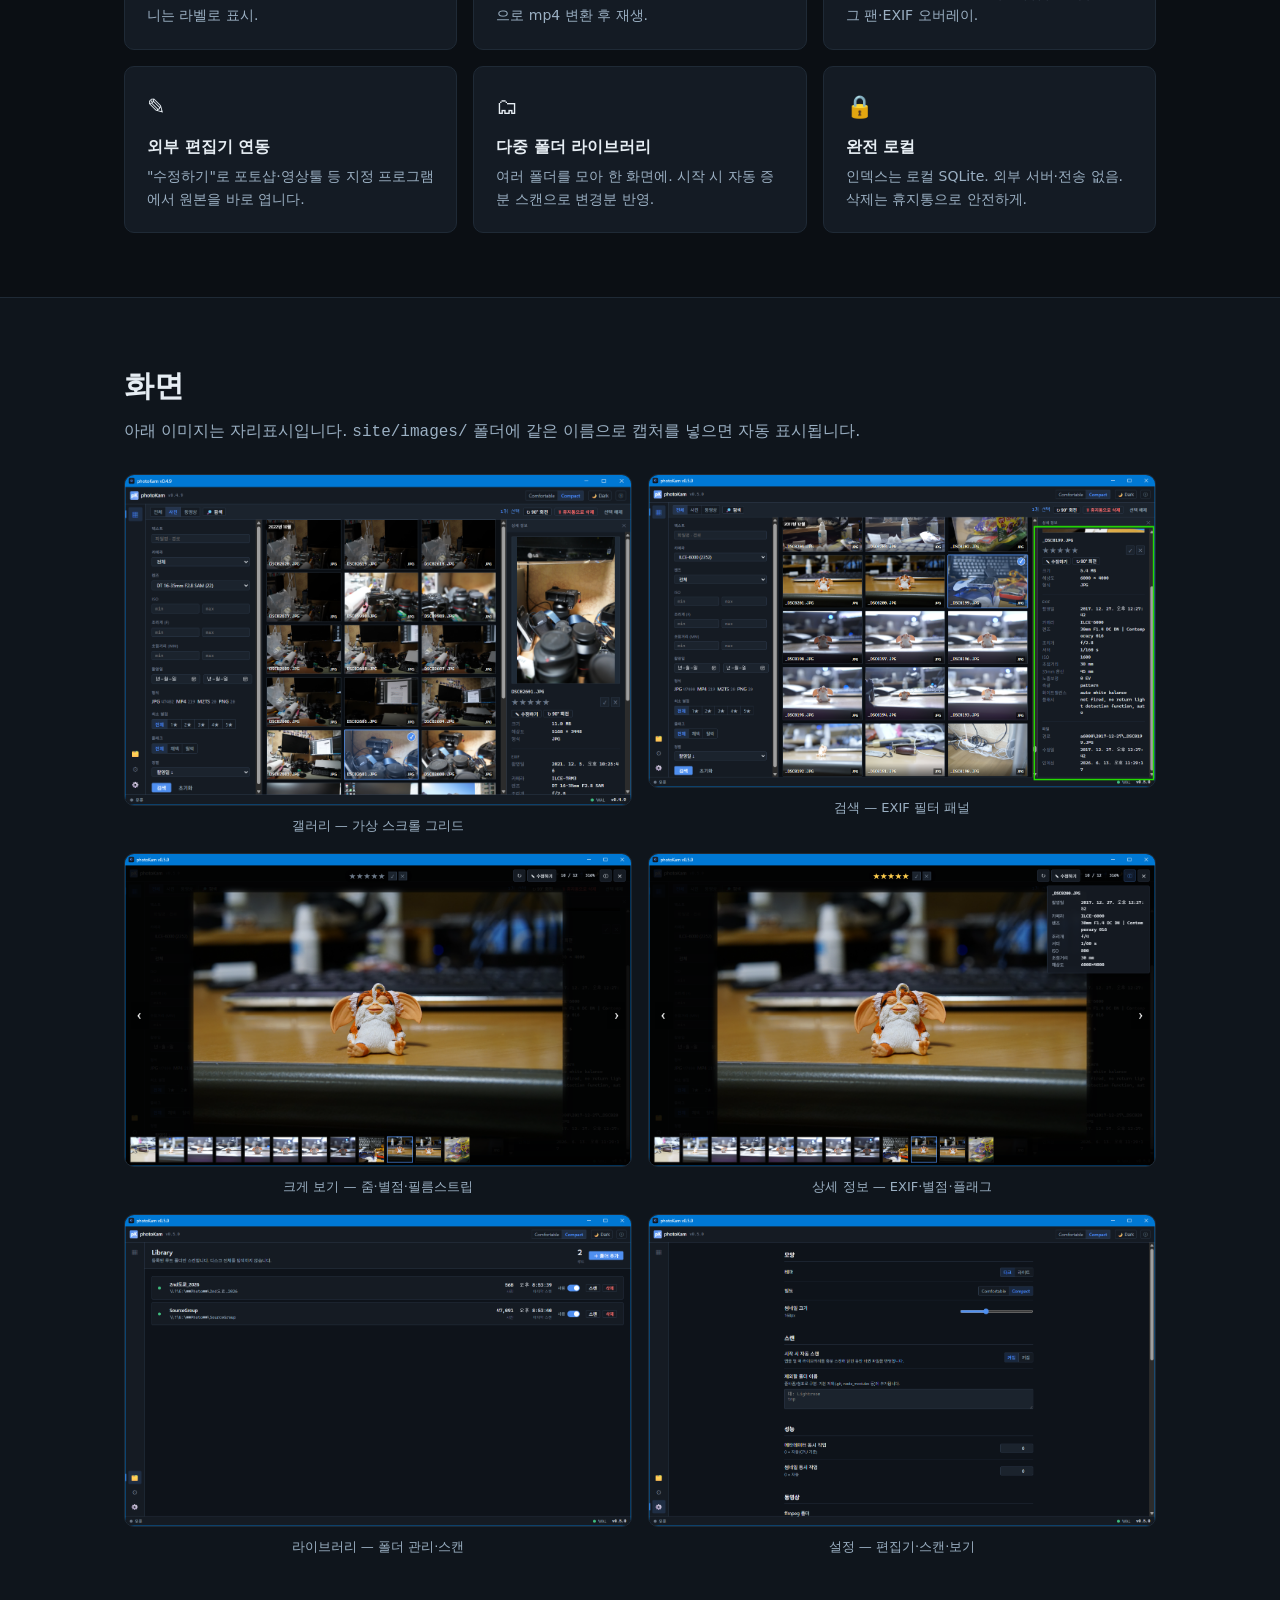
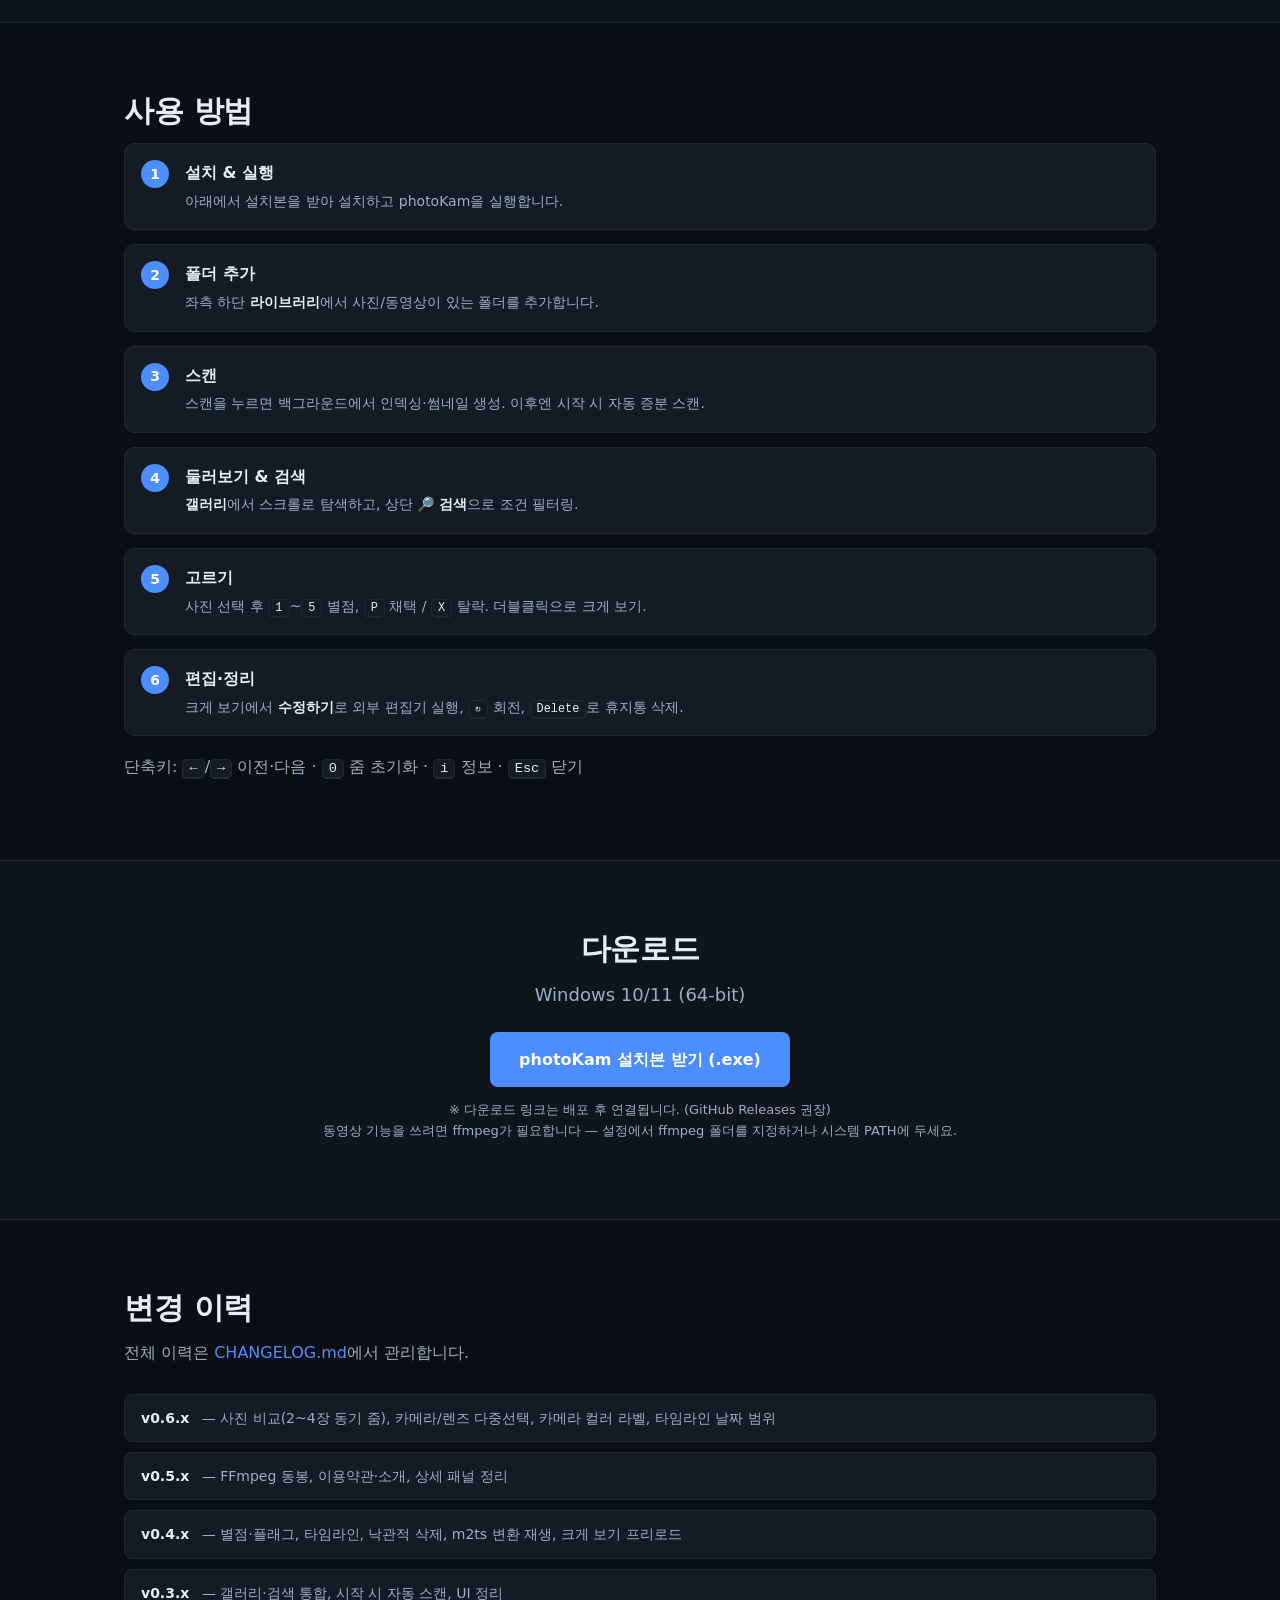
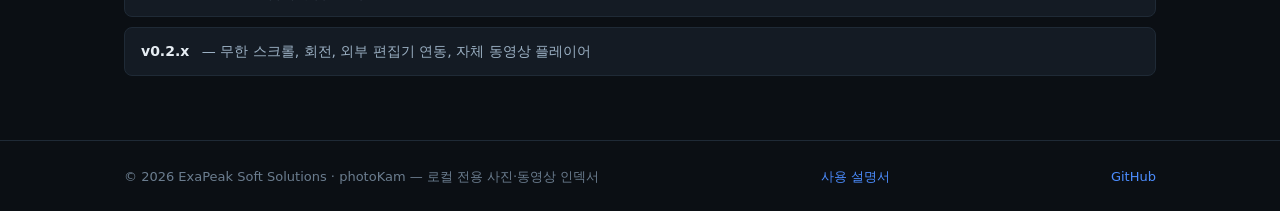
==== commit 267b7458: "add user guide (ko/en) + v0.7.x" ====
--- a/index.html
+++ b/index.html
@@ -130,6 +130,7 @@
   <footer class="foot">
     <div class="wrap foot-inner">
       <span>© 2026 ExaPeak Soft Solutions · photoKam — 로컬 전용 사진·동영상 인덱서</span>
+      <a href="guide/">사용 설명서</a>
       <a href="https://github.com/Sung-gon/PhotoKamIntro">GitHub</a>
     </div>
   </footer>
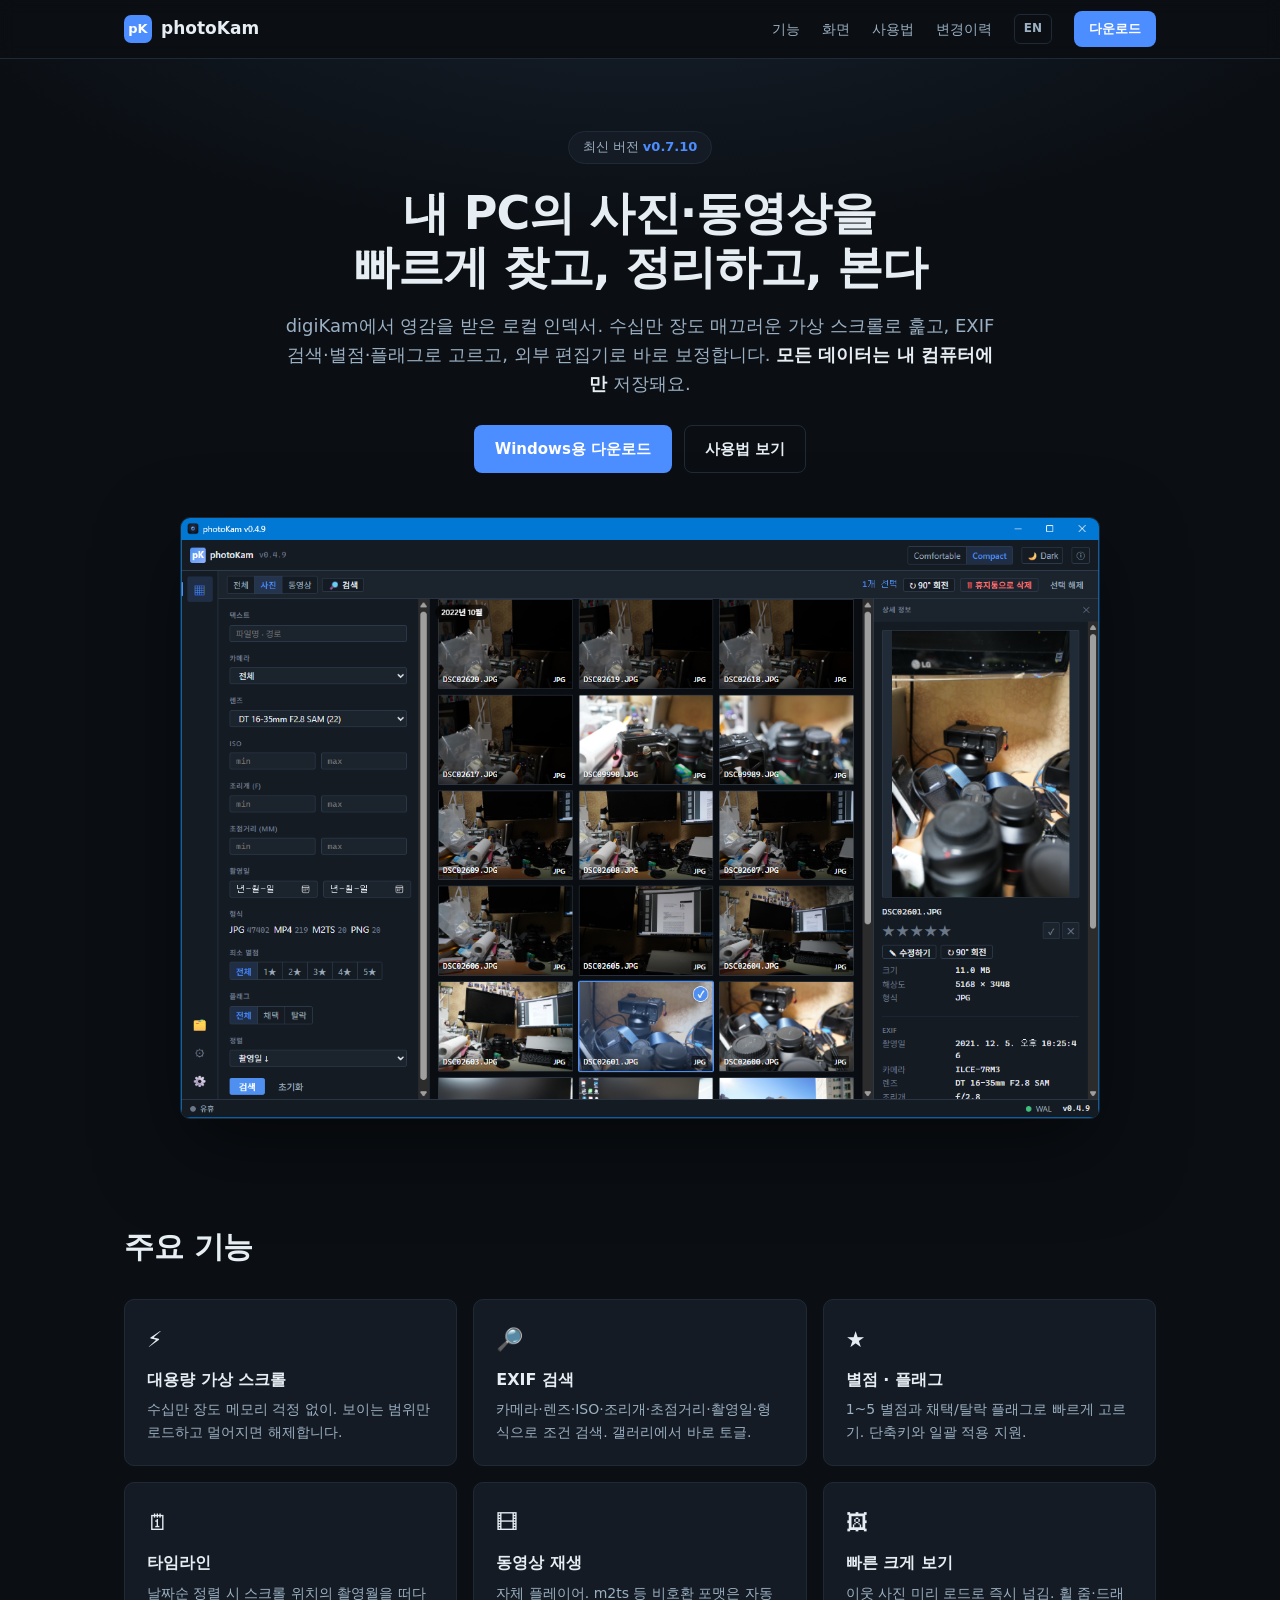
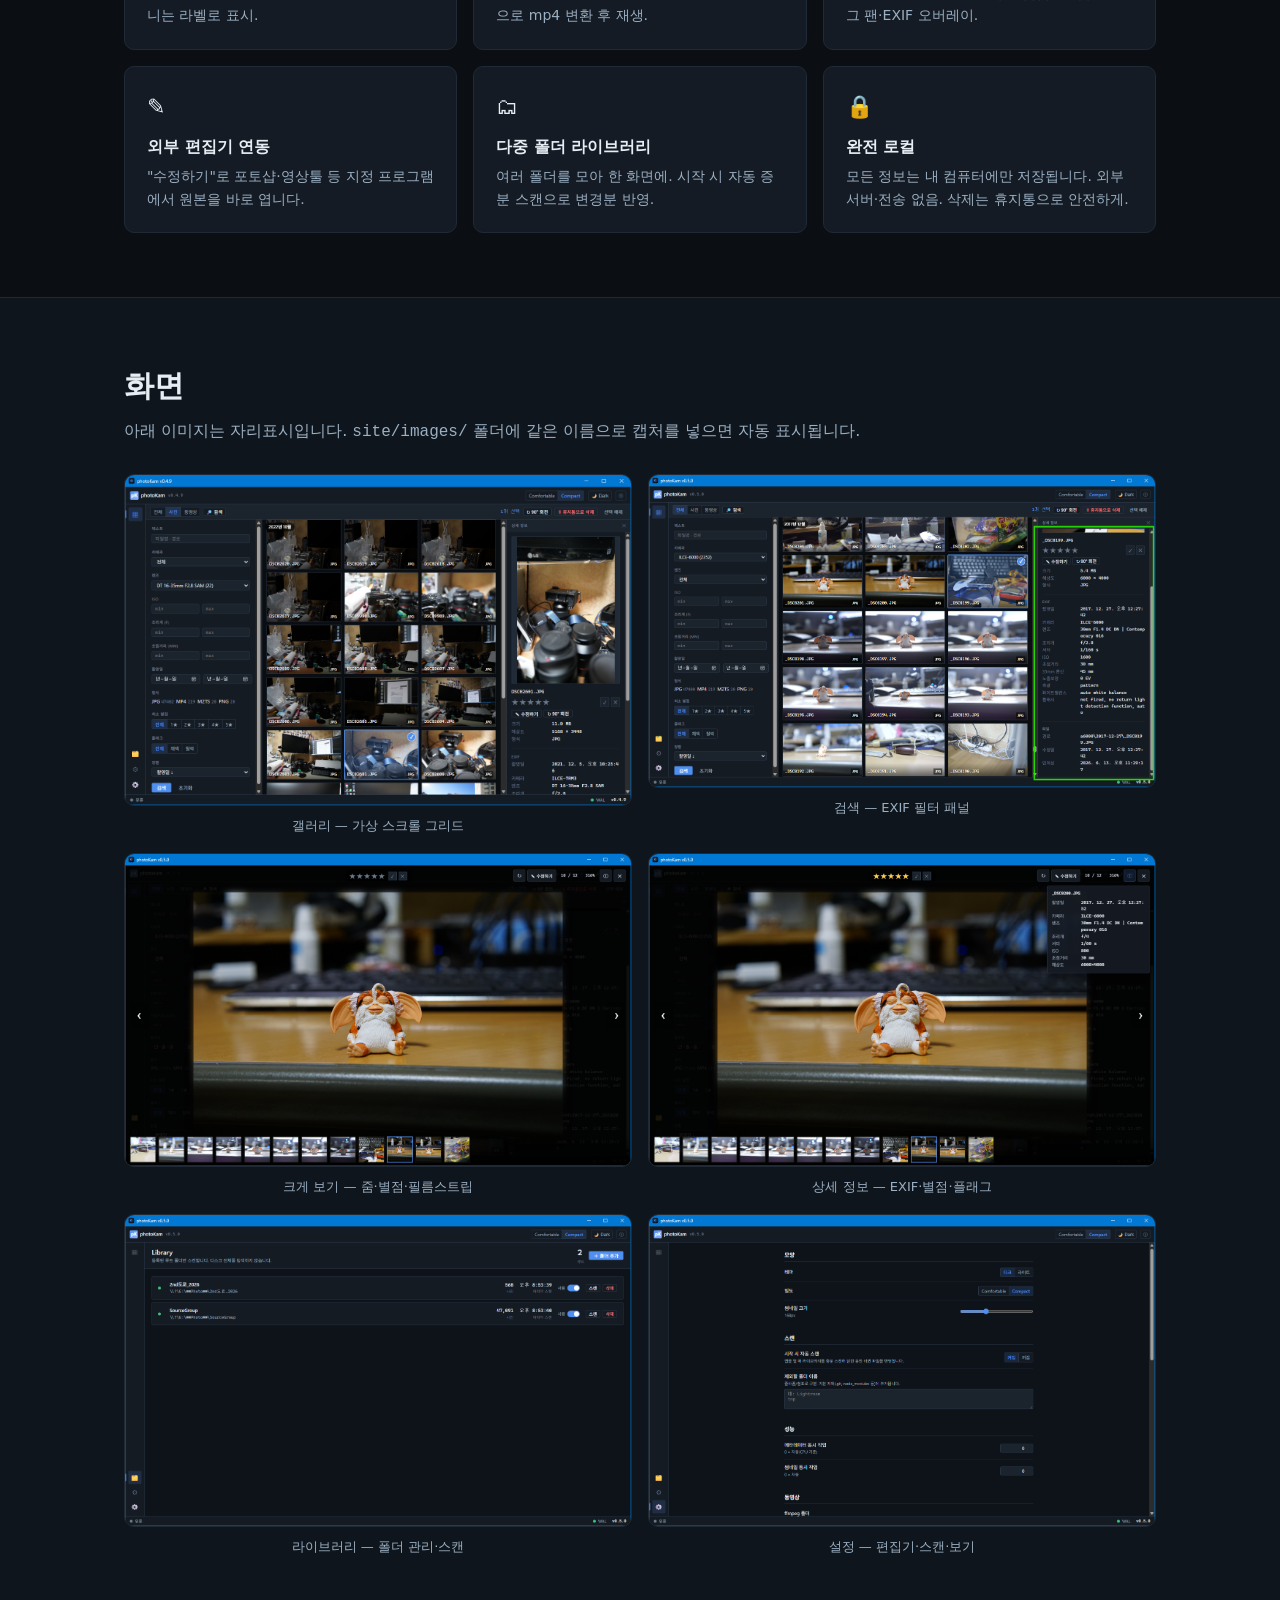
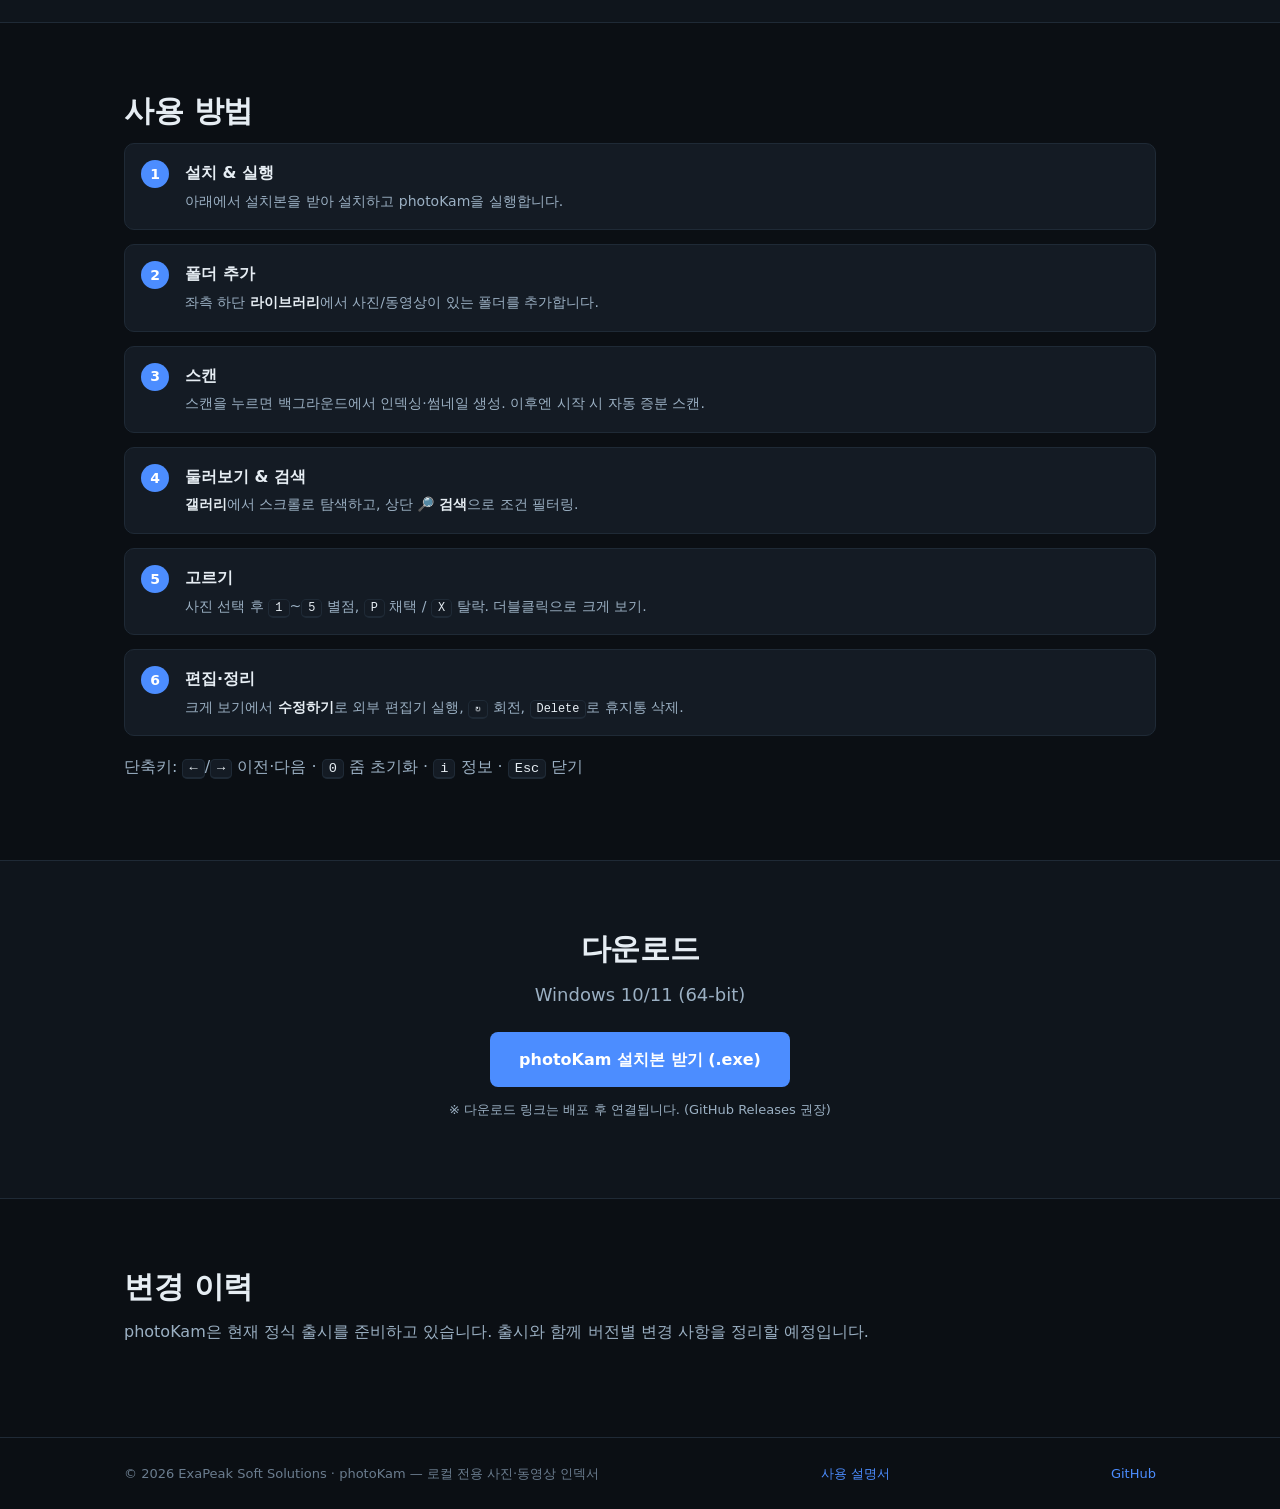
==== commit 4ef2d0e9: "site: 변경이력 초기화 + 기술용어 제거" ====
--- a/index.html
+++ b/index.html
@@ -61,7 +61,7 @@
           <div class="card"><div class="ico">🖼</div><h3>빠른 크게 보기</h3><p>이웃 사진 미리 로드로 즉시 넘김. 휠 줌·드래그 팬·EXIF 오버레이.</p></div>
           <div class="card"><div class="ico">✎</div><h3>외부 편집기 연동</h3><p>"수정하기"로 포토샵·영상툴 등 지정 프로그램에서 원본을 바로 엽니다.</p></div>
           <div class="card"><div class="ico">🗂</div><h3>다중 폴더 라이브러리</h3><p>여러 폴더를 모아 한 화면에. 시작 시 자동 증분 스캔으로 변경분 반영.</p></div>
-          <div class="card"><div class="ico">🔒</div><h3>완전 로컬</h3><p>인덱스는 로컬 SQLite. 외부 서버·전송 없음. 삭제는 휴지통으로 안전하게.</p></div>
+          <div class="card"><div class="ico">🔒</div><h3>완전 로컬</h3><p>모든 정보는 내 컴퓨터에만 저장됩니다. 외부 서버·전송 없음. 삭제는 휴지통으로 안전하게.</p></div>
         </div>
       </div>
     </section>
@@ -105,8 +105,7 @@
         <p class="lead">Windows 10/11 (64-bit)</p>
         <a class="btn primary lg" id="dlBtn" href="#">photoKam 설치본 받기 (.exe)</a>
         <p class="muted small">
-          ※ 다운로드 링크는 배포 후 연결됩니다. (GitHub Releases 권장)<br />
-          동영상 기능을 쓰려면 ffmpeg가 필요합니다 — 설정에서 ffmpeg 폴더를 지정하거나 시스템 PATH에 두세요.
+          ※ 다운로드 링크는 배포 후 연결됩니다. (GitHub Releases 권장)
         </p>
       </div>
     </section>
@@ -115,14 +114,7 @@
     <section id="changelog" class="section">
       <div class="wrap">
         <h2>변경 이력</h2>
-        <p class="muted">전체 이력은 <a href="CHANGELOG.md">CHANGELOG.md</a>에서 관리합니다.</p>
-        <ul class="log">
-          <li><b>v0.6.x</b> — 사진 비교(2~4장 동기 줌), 카메라/렌즈 다중선택, 카메라 컬러 라벨, 타임라인 날짜 범위</li>
-          <li><b>v0.5.x</b> — FFmpeg 동봉, 이용약관·소개, 상세 패널 정리</li>
-          <li><b>v0.4.x</b> — 별점·플래그, 타임라인, 낙관적 삭제, m2ts 변환 재생, 크게 보기 프리로드</li>
-          <li><b>v0.3.x</b> — 갤러리·검색 통합, 시작 시 자동 스캔, UI 정리</li>
-          <li><b>v0.2.x</b> — 무한 스크롤, 회전, 외부 편집기 연동, 자체 동영상 플레이어</li>
-        </ul>
+        <p class="muted">photoKam은 현재 정식 출시를 준비하고 있습니다. 출시와 함께 버전별 변경 사항을 정리할 예정입니다.</p>
       </div>
     </section>
   </main>
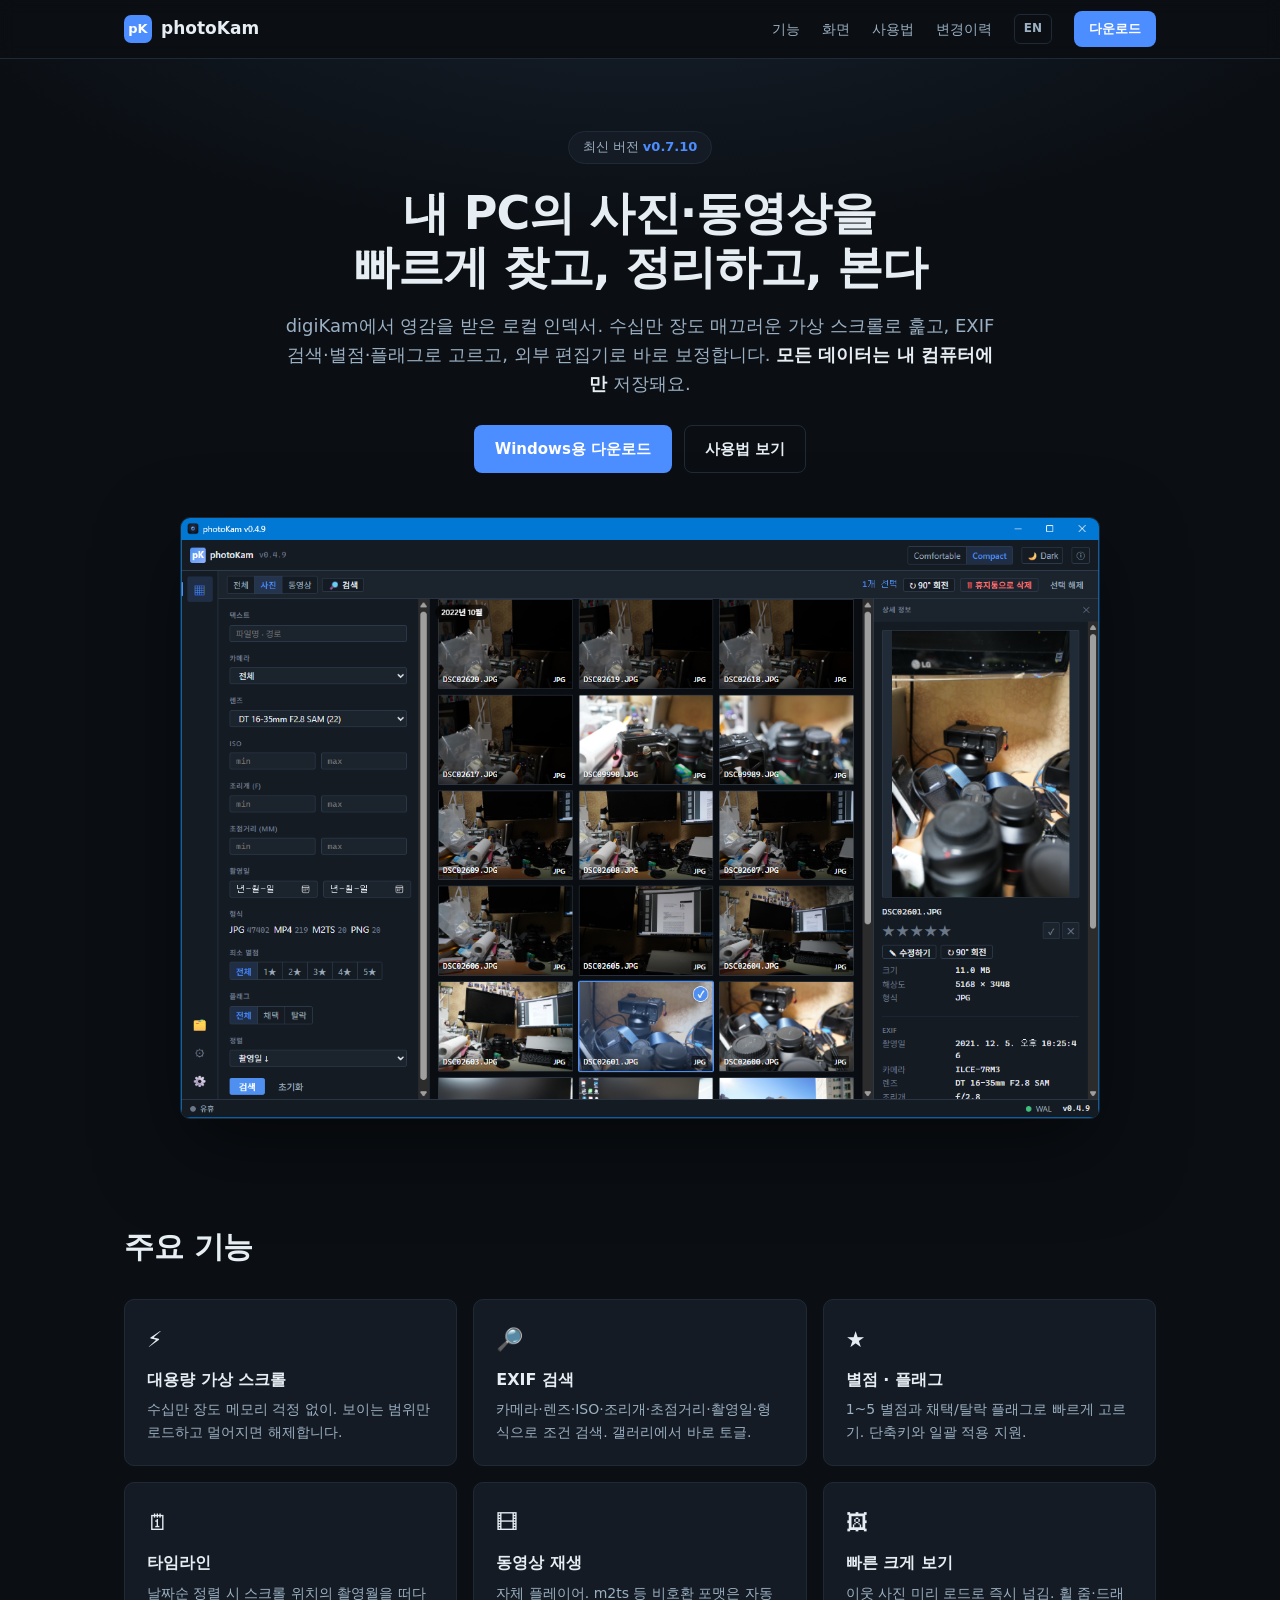
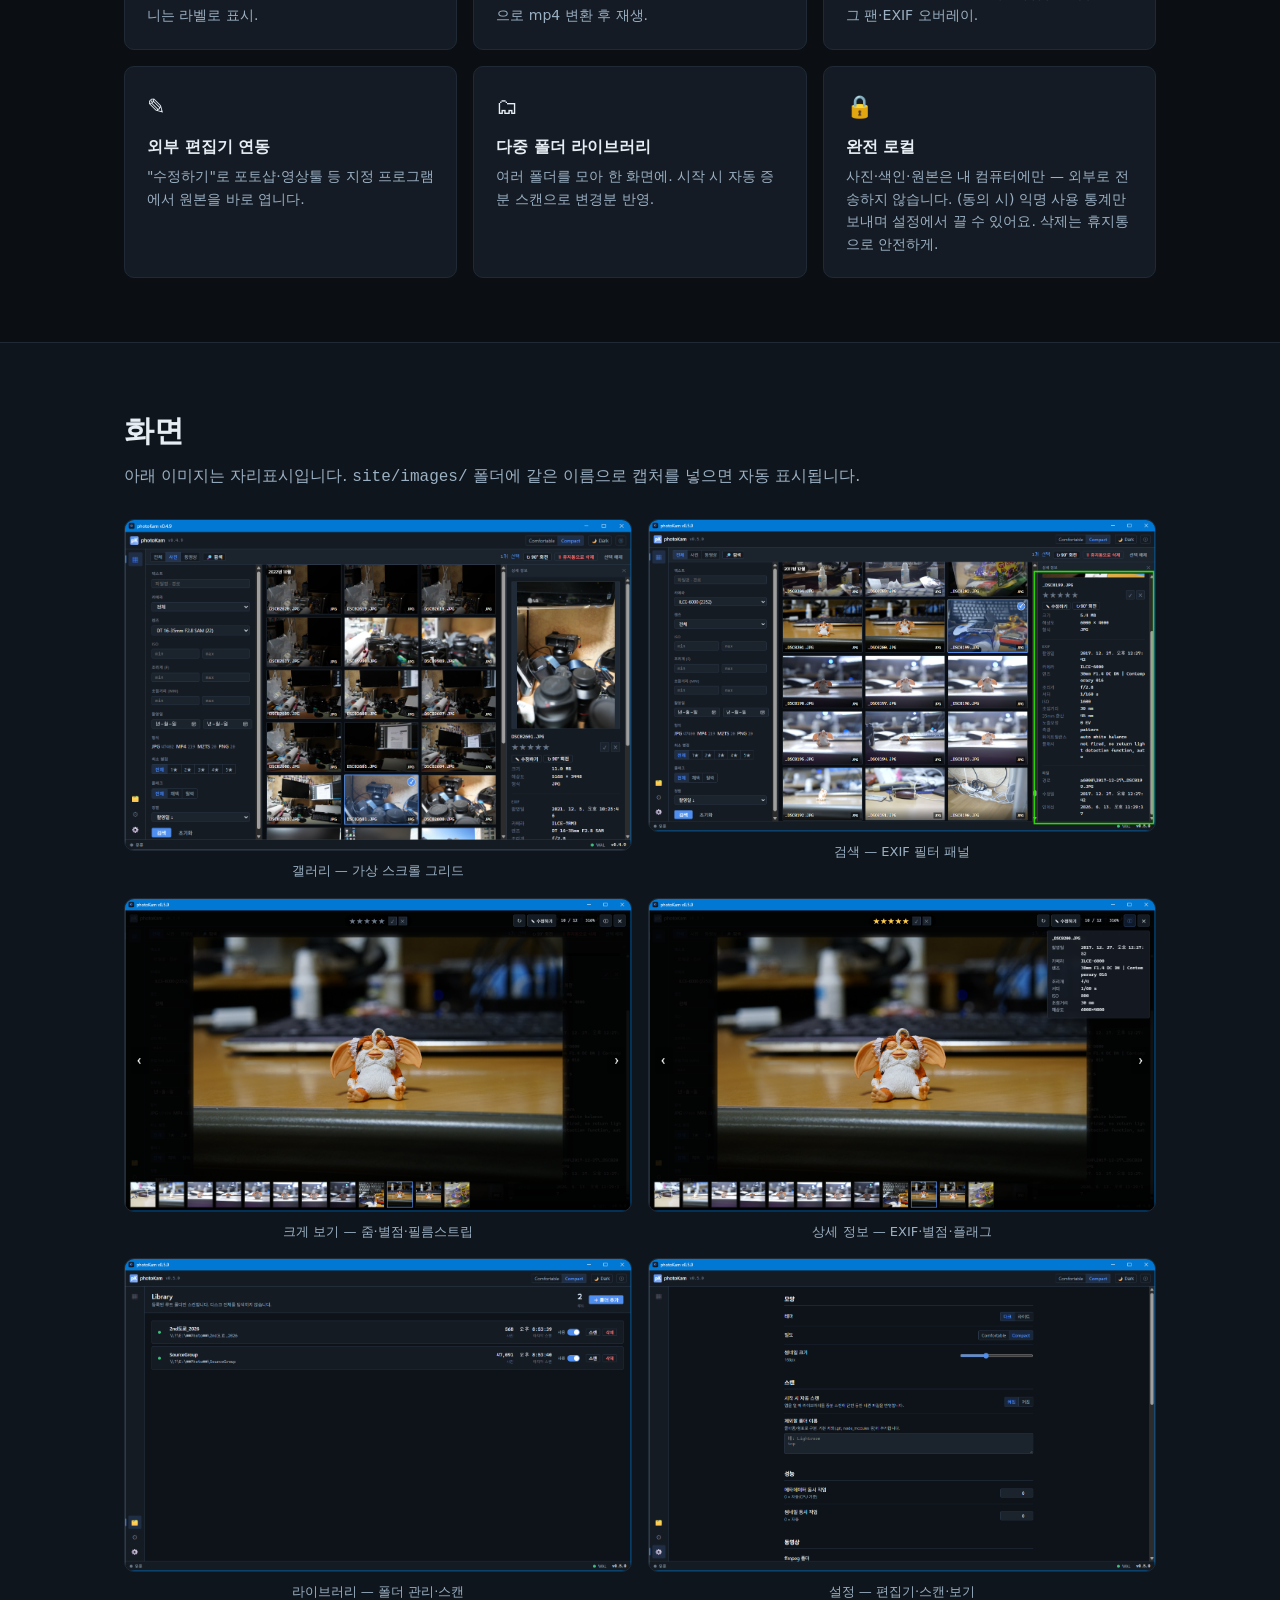
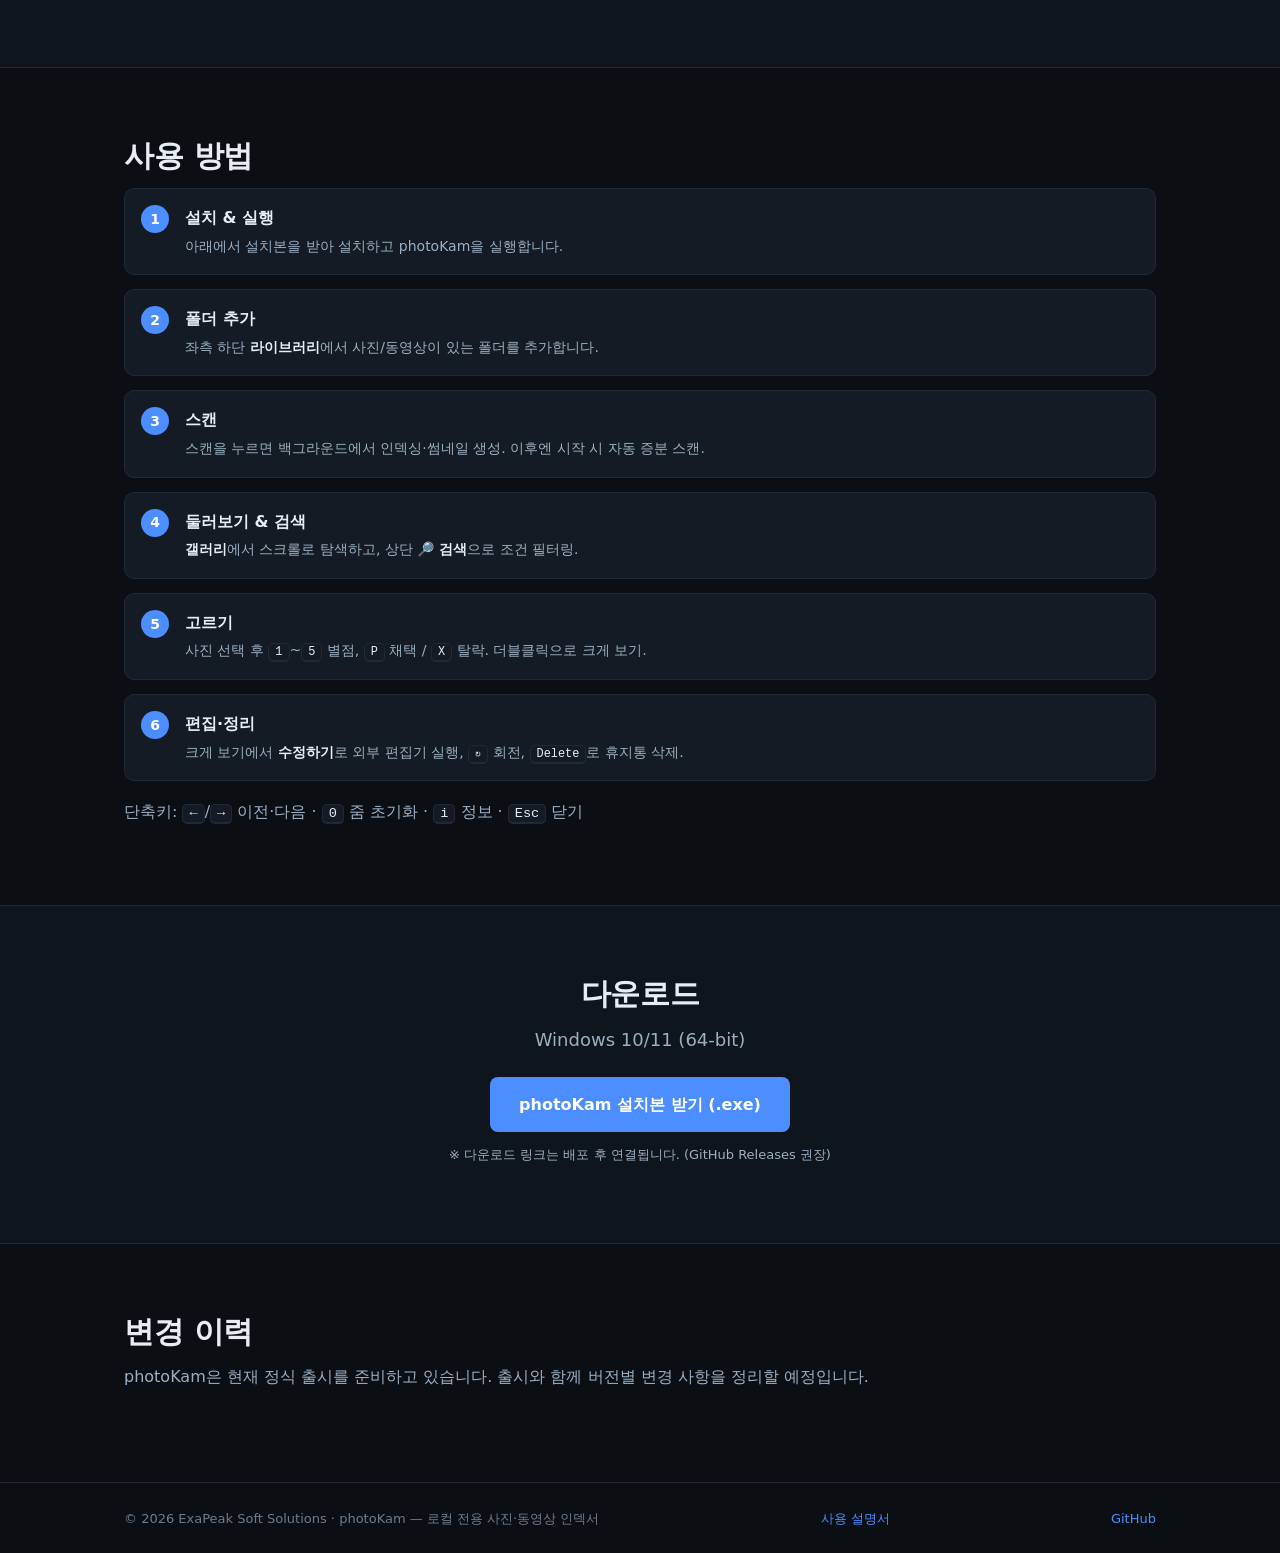
==== commit 8e6ebabd: "privacy policy + telemetry wording" ====
--- a/index.html
+++ b/index.html
@@ -61,7 +61,7 @@
           <div class="card"><div class="ico">🖼</div><h3>빠른 크게 보기</h3><p>이웃 사진 미리 로드로 즉시 넘김. 휠 줌·드래그 팬·EXIF 오버레이.</p></div>
           <div class="card"><div class="ico">✎</div><h3>외부 편집기 연동</h3><p>"수정하기"로 포토샵·영상툴 등 지정 프로그램에서 원본을 바로 엽니다.</p></div>
           <div class="card"><div class="ico">🗂</div><h3>다중 폴더 라이브러리</h3><p>여러 폴더를 모아 한 화면에. 시작 시 자동 증분 스캔으로 변경분 반영.</p></div>
-          <div class="card"><div class="ico">🔒</div><h3>완전 로컬</h3><p>모든 정보는 내 컴퓨터에만 저장됩니다. 외부 서버·전송 없음. 삭제는 휴지통으로 안전하게.</p></div>
+          <div class="card"><div class="ico">🔒</div><h3>완전 로컬</h3><p>사진·색인·원본은 내 컴퓨터에만 — 외부로 전송하지 않습니다. (동의 시) 익명 사용 통계만 보내며 설정에서 끌 수 있어요. 삭제는 휴지통으로 안전하게.</p></div>
         </div>
       </div>
     </section>
